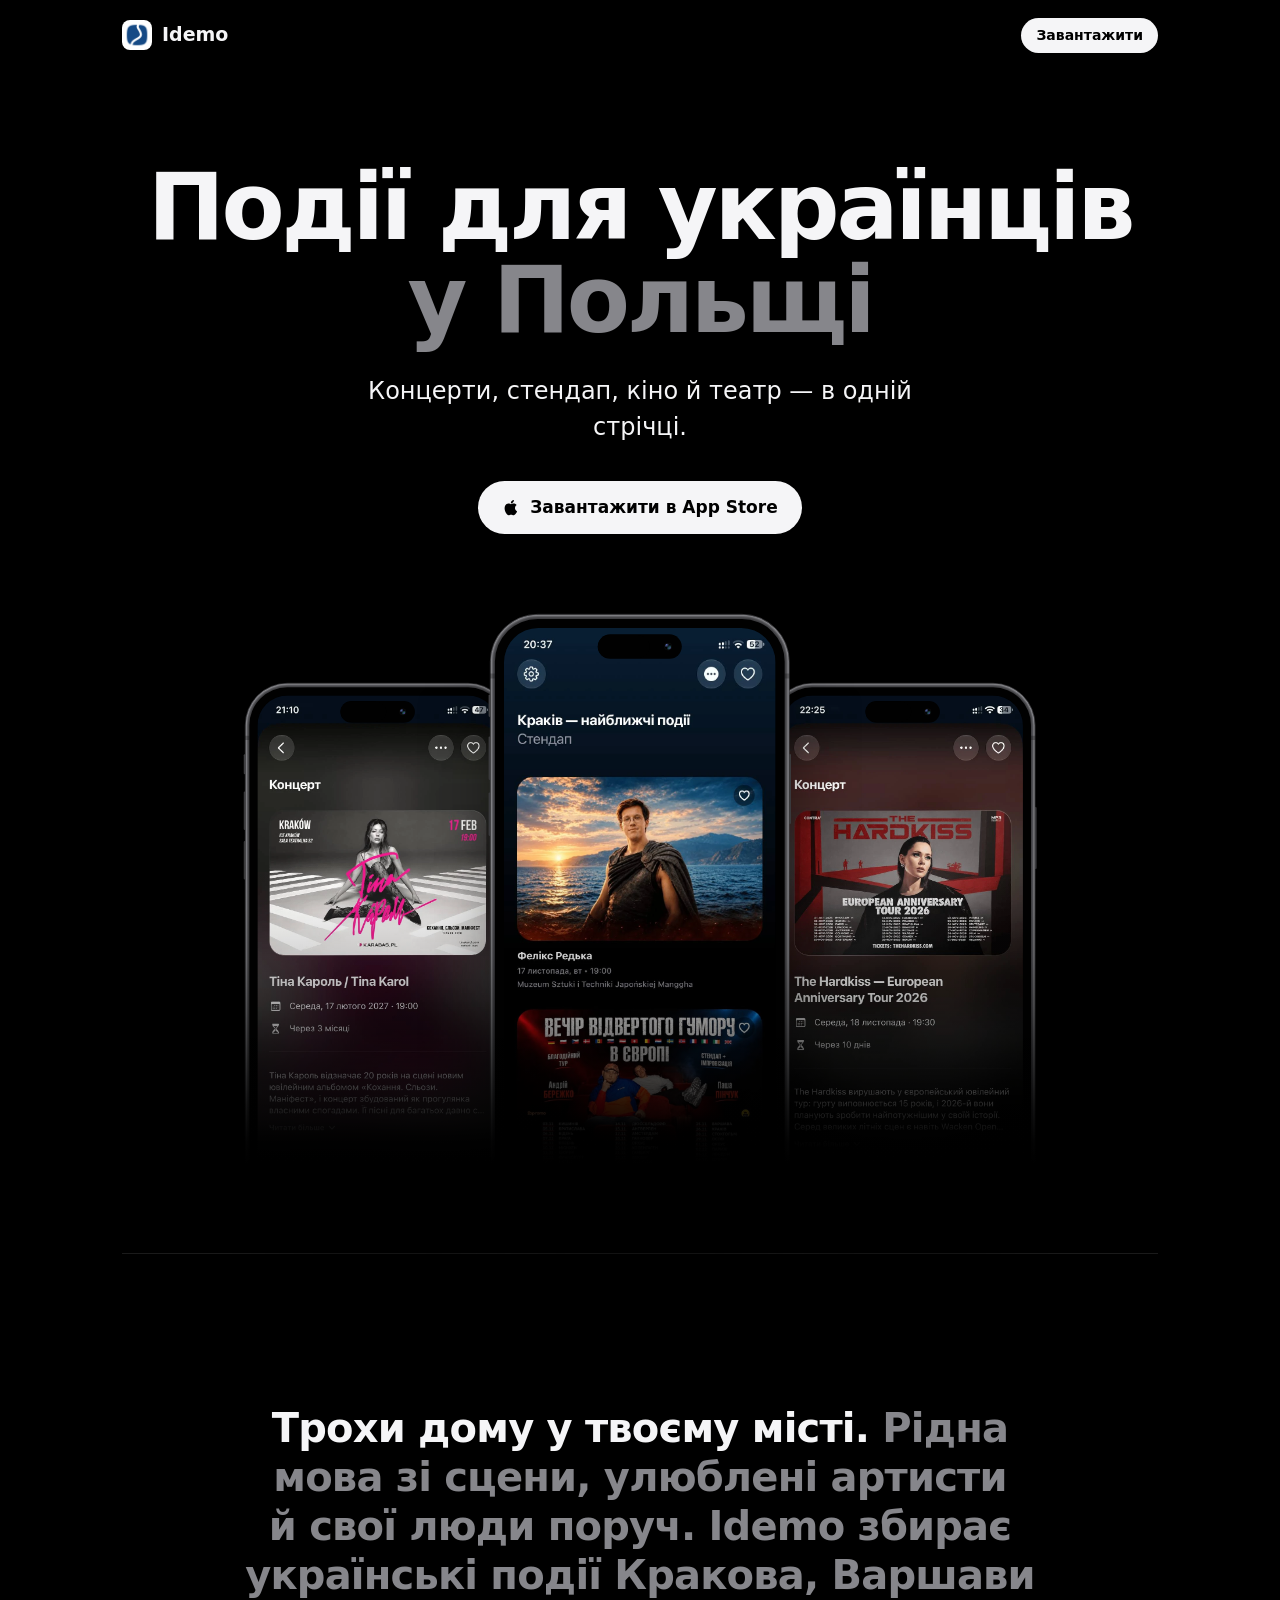
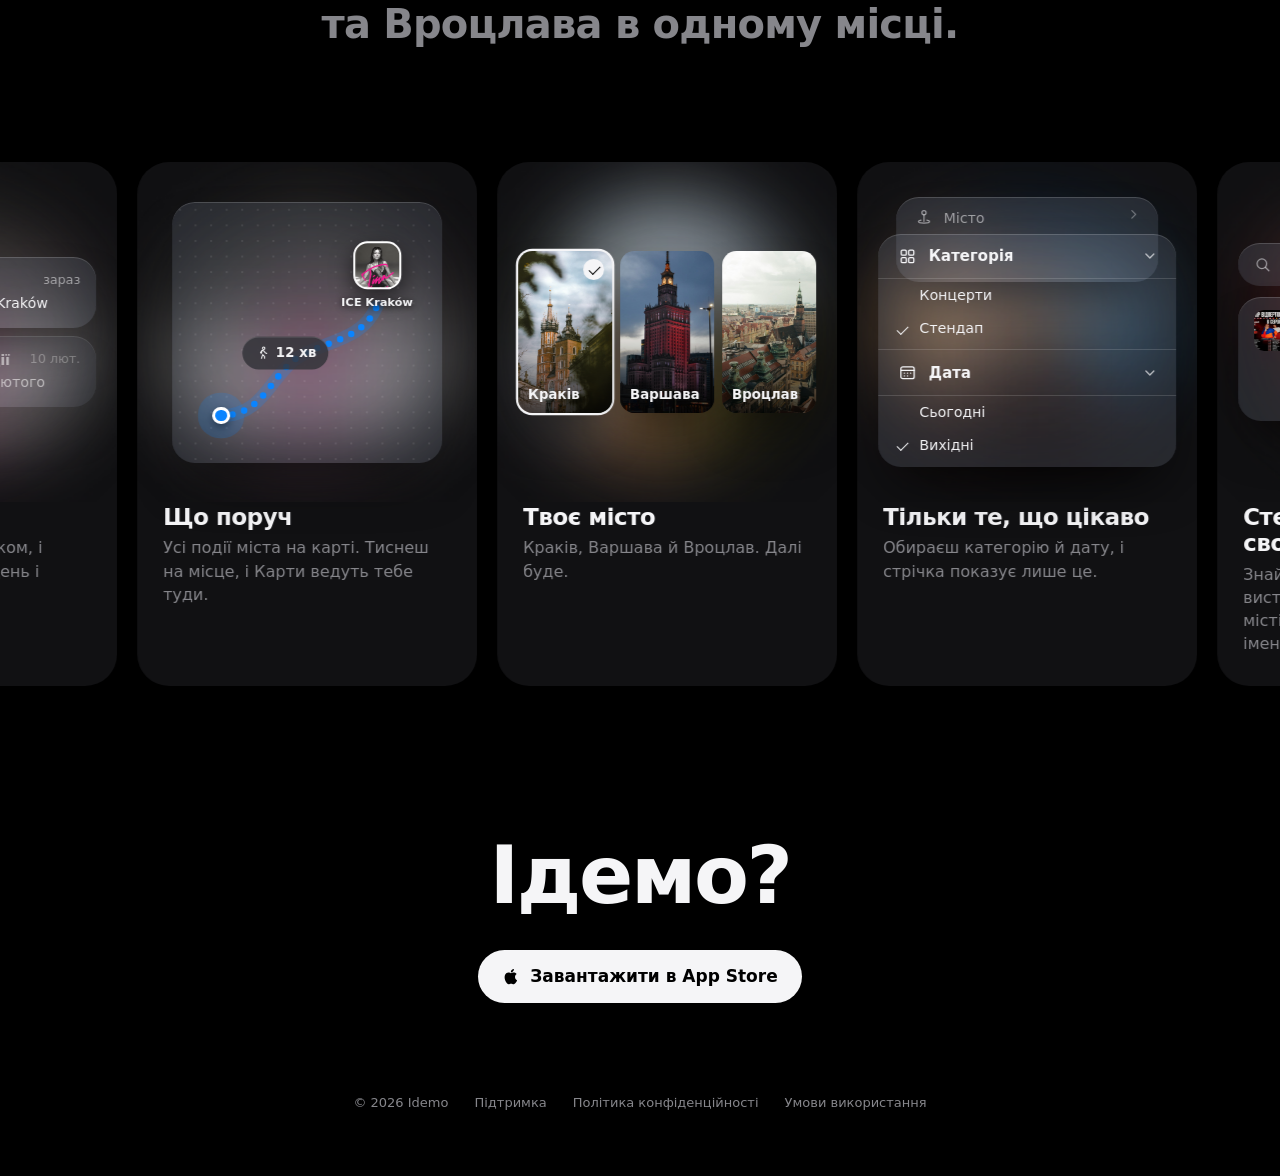
==== index.html @ ce9067b9 "Світло за ілюстраціями — готові картинки, картки окремими шарами: плавне гортання на iPhone Co-Autho" ====
<!doctype html>
<html lang="uk">
<script>document.documentElement.classList.add("js")</script>
<head>
<meta charset="utf-8">
<meta name="viewport" content="width=device-width, initial-scale=1, viewport-fit=cover">
<title>Idemo — події для українців у Польщі</title>
<meta name="description" content="Українські концерти, стендап, кіно й театр у Польщі в одній стрічці на iPhone.">
<meta property="og:site_name" content="Idemo">
<meta property="og:title" content="Idemo — події для українців у Польщі">
<meta property="og:description" content="Концерти, стендап, кіно й театр — в одній стрічці.">
<meta property="og:image" content="https://idemoapp.com/icon.png">
<meta name="apple-itunes-app" content="app-id=6831377926">
<meta name="theme-color" content="#000000">
<link rel="icon" href="/favicon.png">
<style>
  /* Чорна сцена, білий текст, другий рядок заголовків сірий. Кольору
     немає, крім самих скріншотів. Шрифт системний: на iPhone це SF. */
  :root {
    color-scheme: dark;
    --bg: #000000;
    --text: #f5f5f7;
    --gray: #86868b;
    --line: rgba(255, 255, 255, .1);
    --surface: #111113;
    --raised: #232326;
    --soft: #c7c7cc;
    --font: -apple-system, BlinkMacSystemFont, "SF Pro Display", "SF Pro Text", system-ui, "Segoe UI", Roboto, sans-serif;
  }
  * { box-sizing: border-box; }
  body {
    margin: 0;
    background: var(--bg);
    color: var(--text);
    font-family: var(--font);
    font-size: 19px;
    line-height: 1.47;
    -webkit-font-smoothing: antialiased;
    overflow-x: hidden;
  }
  a { color: inherit; }
  img { max-width: 100%; }
  h1, h2 { margin: 0; text-wrap: balance; font-weight: 700; letter-spacing: -.03em; }
  h1 span, h2 span { display: block; color: var(--gray); }

  .wrap {
    max-width: 1080px;
    margin: 0 auto;
    padding-left: max(22px, env(safe-area-inset-left, 0px));
    padding-right: max(22px, env(safe-area-inset-right, 0px));
  }

  .nav { display: flex; align-items: center; justify-content: space-between; gap: 12px; padding-block: 18px; }
  .brand { display: flex; align-items: center; gap: 10px; font-weight: 600; font-size: 19px; text-decoration: none; }
  .brand img { width: 30px; height: 30px; border-radius: 8px; }
  .pill { background: var(--text); color: #000; border-radius: 999px; padding: 7px 15px; font-size: 14px; font-weight: 600; text-decoration: none; white-space: nowrap; }

  .cta { display: inline-flex; align-items: center; gap: 9px; background: var(--text); color: #000; border-radius: 999px; padding: 14px 24px; font-weight: 600; font-size: 17px; text-decoration: none; transition: transform .2s ease; }
  .cta:hover { transform: scale(1.03); }
  .cta svg { width: 19px; height: 19px; flex: none; }
  a:focus-visible { outline: 2px solid var(--text); outline-offset: 4px; }

  /* ---------- iPhone ----------
     Рамка iPhone 14 Pro з бібліотеки Devices.css v0.2.0 (MIT License,
     github.com/picturepan2/devices.css), у кольорі графіт. Бібліотека
     малює телефон 428×868 точок; тут він масштабується через --s, а
     обгортка .phone займає рівно стільки місця, скільки видно. */
  .phone { --s: .62; position: relative; width: calc(428px * var(--s)); height: calc(868px * var(--s)); flex: none; }
  .device { position: absolute; top: 0; left: 0; width: 428px; height: 868px; transform: scale(var(--s)); transform-origin: 0 0; }
  .device, .device * , .device *::before, .device *::after { box-sizing: border-box; display: block; }
  .device-frame {
    position: relative; z-index: 1;
    width: 428px; height: 868px; padding: 19px;
    background: #010101;
    border: 1px solid #4a4a4d;
    border-radius: 68px;
    box-shadow: inset 0 0 4px 2px #a1a1a6, inset 0 0 0 6px #3a3a3d, 0 60px 120px -40px rgba(0, 0, 0, .9);
  }
  .device-screen { width: 390px; height: 830px; border-radius: 49px; object-fit: cover; object-position: top center; background: #000; }
  .device-stripe::after, .device-stripe::before { content: ""; position: absolute; left: 0; z-index: 9; width: 100%; height: 7px; border: solid rgba(1, 1, 1, .25); border-width: 0 7px; }
  .device-stripe::after { top: 85px; }
  .device-stripe::before { bottom: 85px; }
  .device-header { position: absolute; z-index: 2; top: 29px; left: 50%; width: 120px; height: 35px; margin-left: -60px; border-radius: 20px; background: #010101; }
  .device-sensors::after, .device-sensors::before { content: ""; position: absolute; z-index: 3; }
  .device-sensors::after { top: 30px; left: 50%; width: 74px; height: 33px; margin-left: -60px; border-radius: 17px; background: #010101; }
  .device-sensors::before { top: 42px; left: 50%; width: 9px; height: 9px; margin-left: 36px; border-radius: 50%; background: radial-gradient(farthest-corner at 20% 20%, #6074bf 0, transparent 40%), radial-gradient(farthest-corner at 80% 80%, #513785 0, #24555e 20%, transparent 50%); box-shadow: 0 0 1px 1px rgba(255, 255, 255, .05); }
  .device-btns { position: absolute; top: 115px; left: -2px; width: 3px; height: 32px; border-radius: 2px; background: #4a4a4d; }
  .device-btns::after, .device-btns::before { content: ""; position: absolute; left: 0; width: 3px; height: 62px; border-radius: 2px; background: #4a4a4d; }
  .device-btns::after { top: 60px; }
  .device-btns::before { top: 140px; }
  .device-power { position: absolute; top: 200px; right: -2px; width: 3px; height: 100px; border-radius: 2px; background: #4a4a4d; }

  /* ---------- Перший екран ---------- */
  .hero { text-align: center; }
  .hero h1 { font-size: clamp(46px, 8vw, 92px); line-height: 1.02; font-weight: 800; letter-spacing: -.035em; margin-top: 90px; }
  .hero p { color: var(--text); font-size: clamp(19px, 2.2vw, 24px); margin: 26px auto 36px; max-width: 26em; }
  /* Три телефони: посередині стрічка, по боках дві сторінки концертів,
     трохи менші й заховані краєм за середній, низ на одній лінії.
     Розмір усієї трійки задає --k: на компʼютері 1, на вужчих екранах —
     ширина екрана мінус по 12 точок з боків, поділена на ширину трійки
     при --k = 1 (792 точки). Ділити довжину на довжину CSS вміє лише
     через tan(atan2(a, b)) = a / b; старі браузери, що цього не знають,
     беруть запасне .43. */
  .trio { --k: 1; position: relative; display: flex; justify-content: center; align-items: flex-end; margin-top: 80px; }
  /* Низ телефонів тане в чорному, як було з двома телефонами. Проміжні
     точки роблять перехід плавним, без помітної межі, де він починається.
     Повністю чорне вже нижче 84%: там ховаються кнопки «Відвідати». */
  .trio::after { content: ""; position: absolute; left: 0; right: 0; bottom: -1px; height: 60%; z-index: 3; pointer-events: none; background: linear-gradient(rgba(0, 0, 0, 0), rgba(0, 0, 0, .05) 14%, rgba(0, 0, 0, .17) 28%, rgba(0, 0, 0, .37) 42%, rgba(0, 0, 0, .62) 56%, rgba(0, 0, 0, .84) 68%, rgba(0, 0, 0, .97) 78%, var(--bg) 84%); }
  .trio .phone { --s: calc(.62 * var(--k)); }
  .trio .phone.mid { --s: calc(.7 * var(--k)); position: relative; z-index: 2; margin-inline: calc(-20px * var(--k)); }

  /* Тонка риска між телефонами й текстом, як розділювачі на apple.com:
     у ширину тексту сторінки, не на весь екран. */
  .rule { height: 1px; margin: 32px 0 0; border: 0; background: var(--line); }

  /* Коротко про Idemo перед картками: великий текст, перша думка біла,
     друга сіра, як на сторінках Apple. */
  .intro { padding-block: 150px 110px; }
  .intro p { margin: 0 auto; max-width: 22em; text-align: center; font-size: clamp(26px, 3.6vw, 40px); line-height: 1.22; font-weight: 600; letter-spacing: -.02em; text-wrap: balance; }
  .intro span { color: var(--gray); }

  /* ---------- Картки-ілюстрації ----------
     Пʼять карток в один ряд, що сам повільно пливе вліво, без кінця:
     за пʼятою знову йде перша. Ряд можна тягнути пальцем чи мишею або
     гортати тачпадом, після цього він знову пливе сам. Вертикальний
     свайп лишається за сторінкою (touch-action: pan-y). */
  .rail { overflow: hidden; padding-block: 4px 40px; padding-left: max(22px, env(safe-area-inset-left, 0px), calc((100% - 1036px) / 2)); }
  .track { display: flex; gap: 20px; width: max-content; padding-right: 20px; touch-action: pan-y; cursor: grab; user-select: none; -webkit-user-select: none; will-change: transform; }
  .track.dragging { cursor: grabbing; }
  .track img { -webkit-user-drag: none; }
  /* Кожна картка — окремий шар: iPhone малює її один раз, а далі лише
     пересуває, замість перемальовувати стрічку на кожному кадрі. */
  .card { flex: 0 0 min(340px, 76vw); will-change: transform; background: var(--surface); border-radius: 32px; overflow: hidden; display: flex; flex-direction: column; }
  .card-text { padding: 2px 26px 30px; }
  .card h3 { margin: 0; font-size: 23px; line-height: 1.15; font-weight: 700; letter-spacing: -.022em; text-wrap: balance; }
  .card p { margin: 6px 0 0; color: var(--gray); font-size: 16px; line-height: 1.45; }

  /* ---------- Єдина мова ілюстрацій ----------
     Кожна ілюстрація збудована за одним рецептом:
     1. Сцена — квадрат угорі картки. Усі розміри всередині в em від
        ширини сцени, тож на телефоні вся композиція зменшується разом,
        а не розсипається.
     2. Світло — розмитий постер події, про яку картка, як тло сторінки
        події в самому застосунку. Колір щоразу свій, рецепт той самий.
     3. Матеріал — одне матове скло для всіх панелей: меню, сповіщення,
        пошуку, карти. Ті самі заокруглення й та сама тінь. Скло без
        backdrop-filter: під ним і так лише розмите світло, а живе
        розмиття на кожному кадрі робило гортання на iPhone ривками.
     4. Акцент — білий. Синій лише там, де він означає «ти» на карті. */
  .art {
    --glass-bg: rgba(120, 128, 145, .22);
    --glass-edge: inset 0 1px 0 rgba(255, 255, 255, .16);
    --lift: 0 1.9em 3.8em -1.5em rgba(0, 0, 0, .85);
    --r: 1.6em;
    --r-sm: 1em;
    --dim: rgba(245, 245, 247, .55);
    position: relative; isolation: isolate;
    aspect-ratio: 1 / 1; max-width: 100%;
    container-type: inline-size;
    display: grid; place-items: center;
  }
  .scene { font-size: calc(100cqw / 24); width: 21em; position: relative; }
  /* Світло — готова картинка, розмита заздалегідь (img/glow-*.webp,
     256×256 з прозорими краями). Розмивати на льоту filter: blur на
     iPhone надто повільно: ряд карток смикався, а нові картки не
     встигали домалюватись і на їхньому місці було порожньо. */
  .art::before {
    content: ""; position: absolute; inset: 0; z-index: -1;
    background: var(--glow) center / 100% 100% no-repeat;
    opacity: .7;
  }
  .glass {
    background: var(--glass-bg);
    box-shadow: var(--glass-edge), var(--lift);
    border-radius: var(--r);
  }
  .ic { width: 1.25em; height: 1.25em; stroke: currentColor; fill: none; stroke-width: 1.7; stroke-linecap: round; stroke-linejoin: round; flex: none; }
  .ic.chev { width: .9em; height: .9em; stroke-width: 2.4; opacity: .7; margin-left: auto; }
  /* Галочка обраного — однакова в меню й на місті. */
  .check { position: relative; }
  .check::before { content: ""; position: absolute; width: .7em; height: .36em; border: solid currentColor; border-width: 0 0 .13em .13em; transform: rotate(-45deg); }

  /* 1. Місто: ті самі фото-картки, що у вступі застосунку. */
  .cities { display: grid; grid-template-columns: repeat(3, 1fr); gap: .6em; }
  .city { position: relative; aspect-ratio: 3 / 5.2; border-radius: var(--r-sm); overflow: hidden; background: var(--raised) center / cover no-repeat; box-shadow: var(--lift); }
  .city::after { content: ""; position: absolute; inset: 0; background: linear-gradient(180deg, transparent 45%, rgba(0, 0, 0, .75)); }
  .city span { position: absolute; z-index: 1; left: .7em; bottom: .65em; font-weight: 600; font-size: .95em; }
  .city.on { box-shadow: 0 0 0 .16em var(--text), var(--lift); }
  .city.on i { position: absolute; z-index: 1; top: .55em; right: .55em; width: 1.5em; height: 1.5em; border-radius: 50%; background: var(--text); color: #000; }
  .city.on i::before { left: .42em; top: .5em; }

  /* 2. Категорія й дата: скляне меню, як у застосунку. Позаду визирає
     батьківське меню з «Містом». */
  .menu-wrap { padding-top: 2.6em; position: relative; }
  .menu-back { position: absolute; top: 0; left: 6%; right: 6%; height: 6em; padding: .8em 1.3em; display: flex; align-items: flex-start; gap: .8em; color: var(--dim); }
  .menu { position: relative; padding-bottom: .4em; }
  .menu-head { display: flex; align-items: center; gap: .8em; padding: .75em 1.3em; font-weight: 600; font-size: 1.06em; }
  .menu-head + .menu-item { border-top: .5px solid rgba(255, 255, 255, .14); }
  .menu-item + .menu-head { border-top: .5px solid rgba(255, 255, 255, .14); margin-top: .3em; }
  .menu-item { padding: .42em 1.3em .42em 2.9em; }
  .menu-item.check::before { left: 1.3em; top: .95em; }

  /* 3. Пошук: рядок пошуку з іменем, набраним із помилкою, і нижче
     знахідки в різних містах. Збіг підсвічено білим, як у пошуку iOS. */
  .search { display: flex; align-items: center; gap: .6em; height: 3em; padding: 0 1.1em; border-radius: 999px; }
  .search .ic { color: var(--dim); }
  .caret { width: 2px; height: 1.2em; margin-left: -.45em; background: #0a84ff; border-radius: 1px; animation: blink 1.1s steps(1) infinite; }
  @keyframes blink { 50% { opacity: 0; } }
  .results { margin-top: .8em; padding: .35em 0; }
  .result { display: grid; grid-template-columns: 2.9em 1fr; gap: .8em; align-items: center; padding: .55em 1.1em; }
  .result + .result { border-top: .5px solid rgba(255, 255, 255, .14); margin-left: 4.8em; padding-left: 0; grid-template-columns: 1fr; }
  .result + .result .thumb { display: none; }
  .thumb { width: 2.9em; height: 2.9em; border-radius: .7em; background: url(/img/feed-standup.webp) 50% 88.4% / 173.6% auto no-repeat; }
  .result b { font-weight: 600; }
  .result .hit { color: var(--dim); }
  .result small { display: block; font-size: .875em; color: var(--dim); margin-top: .1em; }

  /* 4. Нагадування: два банери, як на заблокованому екрані, — свіже
     «напередодні» і давніше «за тиждень». */
  .note { display: grid; grid-template-columns: 2.9em 1fr; gap: .8em; align-items: center; padding: 1em 1.1em; }
  .note img { width: 2.9em; height: 2.9em; border-radius: .7em; display: block; }
  .note-top { display: flex; justify-content: space-between; gap: .5em; font-size: .9em; color: var(--dim); }
  .note-top b { color: var(--text); font-weight: 600; font-size: 1.1em; }
  .note-body { margin-top: .1em; }
  .notes { display: grid; gap: .6em; }
  /* Старіше сповіщення трохи притухле, як у списку на заблокованому екрані. */
  .note.old { opacity: .6; }

  /* 5. Маршрут, як у Картах: синя крапка — ти, пунктир пішого шляху,
     на кінці постер події міткою, посередині час дороги. Карта — та
     сама скляна панель, лише з тихою сіткою крапок замість вулиць. */
  .route { width: 19em; position: relative; aspect-ratio: 330 / 320; overflow: hidden; background-image: radial-gradient(rgba(255, 255, 255, .09) 1px, transparent 1.4px); background-size: 1.1em 1.1em; }
  .route > svg { position: absolute; inset: 0; width: 100%; height: 100%; }
  .me { position: absolute; left: 18%; top: 82%; width: 1.25em; height: 1.25em; margin: -.625em 0 0 -.625em; border-radius: 50%; background: #0a84ff; border: .22em solid #fff; box-shadow: 0 0 0 1em rgba(10, 132, 255, .18), 0 .25em .6em rgba(0, 0, 0, .5); }
  .dest { position: absolute; left: 76%; top: 42%; transform: translate(-50%, -100%); display: flex; flex-direction: column; align-items: center; gap: .35em; }
  .dest .poster { width: 3.4em; height: 3.4em; border-radius: var(--r-sm); border: .19em solid #fff; background: url(/img/event.webp) no-repeat; background-size: calc(100% * 828 / 300) auto; background-position: 50% 26.8%; box-shadow: 0 .6em 1.5em rgba(0, 0, 0, .6); }
  .dest small { font-size: .8em; font-weight: 600; text-shadow: 0 1px 6px rgba(0, 0, 0, .8); white-space: nowrap; }
  .eta { position: absolute; left: 42%; top: 58%; transform: translate(-50%, -50%); display: inline-flex; align-items: center; gap: .45em; padding: .5em .9em; border-radius: 999px; font-size: .95em; font-weight: 600; white-space: nowrap; }
  /* Капсула лежить на склі карти, тож скло тут щільніше, щоб читалось. */
  .eta { --glass-bg: rgba(52, 52, 58, .85); }
  .eta .ic { width: 1.1em; height: 1.1em; }

  @media (prefers-reduced-motion: reduce) { .caret { animation: none; } }

  .final { text-align: center; padding-block: 110px 64px; }
  .final h2 { font-size: clamp(46px, 7vw, 80px); line-height: 1; margin-bottom: 34px; font-weight: 800; }
  .foot { display: flex; flex-wrap: wrap; justify-content: center; gap: 10px 26px; margin-top: 90px; color: var(--gray); font-size: 13px; }
  .foot a { color: var(--gray); text-decoration: none; }
  .foot a:hover { color: var(--text); }

  @media (max-width: 860px) {
    .hero h1 { margin-top: 56px; }
    .trio { --k: .43; --k: min(1, tan(atan2(100vw - 24px, 792px))); margin-top: 56px; }
    .intro { padding-block: 90px 70px; }
  }

  /* Ледь помітна поява блоків: при прокрутці вони виринають на 24 точки
     знизу й проявляються. Ховаються лише коли працює скрипт, тож без
     нього все видно одразу. */
  .js .reveal { opacity: 0; transform: translateY(24px); transition: opacity .9s ease, transform .9s cubic-bezier(.2, .7, .2, 1); }
  .js .reveal.in { opacity: 1; transform: none; }
  @media (prefers-reduced-motion: reduce) {
    .cta { transition: none; }
    .js .reveal { transform: none; transition: opacity .6s ease; }
  }
</style>
</head>
<body>

<header class="hero">
  <div class="wrap">
    <nav class="nav">
      <a class="brand" href="/"><img src="/icon.png" alt="">Idemo</a>
      <a class="pill" href="https://apps.apple.com/app/id6831377926">Завантажити</a>
    </nav>
    <h1>Події для українців<span>у Польщі</span></h1>
    <p>Концерти, стендап, кіно й театр — в одній стрічці.</p>
    <a class="cta" href="https://apps.apple.com/app/id6831377926"><svg viewBox="0 0 24 24" fill="currentColor" aria-hidden="true"><path d="M16.4 12.6c0-2.4 2-3.6 2.1-3.7-1.1-1.7-2.9-1.9-3.5-1.9-1.5-.2-2.9.9-3.7.9-.8 0-1.9-.9-3.2-.8-1.6 0-3.2 1-4 2.5-1.7 3-.4 7.4 1.2 9.8.8 1.2 1.8 2.5 3 2.4 1.2 0 1.7-.8 3.2-.8 1.5 0 1.9.8 3.2.8 1.3 0 2.2-1.2 3-2.4.9-1.4 1.3-2.7 1.3-2.8-.1 0-2.6-1-2.6-4zM14 5.4c.7-.8 1.1-1.9 1-3-1 0-2.1.7-2.8 1.5-.6.7-1.2 1.8-1 2.9 1.1.1 2.1-.6 2.8-1.4z"/></svg>Завантажити в App Store</a>
  </div>
  <div class="trio" aria-hidden="true">
    <div class="phone"><div class="device"><div class="device-frame"><img class="device-screen" src="/img/event.webp" alt=""></div><div class="device-stripe"></div><div class="device-header"></div><div class="device-sensors"></div><div class="device-btns"></div><div class="device-power"></div></div></div>
    <div class="phone mid"><div class="device"><div class="device-frame"><img class="device-screen" src="/img/feed-standup.webp" alt=""></div><div class="device-stripe"></div><div class="device-header"></div><div class="device-sensors"></div><div class="device-btns"></div><div class="device-power"></div></div></div>
    <div class="phone"><div class="device"><div class="device-frame"><img class="device-screen" src="/img/event-hardkiss.webp" alt=""></div><div class="device-stripe"></div><div class="device-header"></div><div class="device-sensors"></div><div class="device-btns"></div><div class="device-power"></div></div></div>
  </div>
</header>

<main>

  <div class="wrap"><hr class="rule"></div>

  <section class="intro wrap">
    <p class="reveal">Трохи дому у твоєму місті. <span>Рідна мова зі сцени, улюблені артисти й свої люди поруч. Idemo збирає українські події Кракова, Варшави та Вроцлава в одному місці.</span></p>
  </section>

  <div class="rail reveal">
  <div class="track" id="track">

    <article class="card">
      <div class="art" style="--glow: url(/img/glow-krakow.webp)" aria-hidden="true">
        <div class="scene cities">
          <div class="city on" style="background-image:url(/img/city-krakow.jpg)"><i class="check"></i><span>Краків</span></div>
          <div class="city" style="background-image:url(/img/city-warszawa.jpg)"><span>Варшава</span></div>
          <div class="city" style="background-image:url(/img/city-wroclaw.jpg)"><span>Вроцлав</span></div>
        </div>
      </div>
      <div class="card-text">
        <h3>Твоє місто</h3>
        <p>Краків, Варшава й Вроцлав. Далі буде.</p>
      </div>
    </article>

    <article class="card">
      <div class="art" style="--glow: url(/img/glow-felix.webp)" aria-hidden="true">
        <div class="scene menu-wrap">
          <div class="menu-back glass">
            <svg class="ic" viewBox="0 0 24 24"><circle cx="12" cy="6.5" r="2.8"/><path d="M12 9.3V18"/><path d="M8 16.5c-2.2.4-3.5 1.1-3.5 1.9 0 1.2 3.4 2.1 7.5 2.1s7.5-.9 7.5-2.1c0-.8-1.3-1.5-3.5-1.9"/></svg>
            Місто
            <svg class="ic chev" viewBox="0 0 24 24"><path d="M9 5l7 7-7 7"/></svg>
          </div>
          <div class="menu glass">
            <div class="menu-head">
              <svg class="ic" viewBox="0 0 24 24"><rect x="4" y="4" width="6.5" height="6.5" rx="1.5"/><rect x="13.5" y="4" width="6.5" height="6.5" rx="1.5"/><rect x="4" y="13.5" width="6.5" height="6.5" rx="1.5"/><rect x="13.5" y="13.5" width="6.5" height="6.5" rx="1.5"/></svg>
              Категорія
              <svg class="ic chev" viewBox="0 0 24 24"><path d="M5 9l7 7 7-7"/></svg>
            </div>
            <div class="menu-item">Концерти</div>
            <div class="menu-item check">Стендап</div>
            <div class="menu-head">
              <svg class="ic" viewBox="0 0 24 24"><rect x="3.5" y="5" width="17" height="15" rx="2.5"/><path d="M3.5 9.5h17"/><path d="M8 13h.01M12 13h.01M16 13h.01M8 16.5h.01M12 16.5h.01"/></svg>
              Дата
              <svg class="ic chev" viewBox="0 0 24 24"><path d="M5 9l7 7 7-7"/></svg>
            </div>
            <div class="menu-item">Сьогодні</div>
            <div class="menu-item check">Вихідні</div>
          </div>
        </div>
      </div>
      <div class="card-text">
        <h3>Тільки те, що цікаво</h3>
        <p>Обираєш категорію й дату, і стрічка показує лише це.</p>
      </div>
    </article>

    <article class="card">
      <div class="art" style="--glow: url(/img/glow-berezhko.webp)" aria-hidden="true">
        <div class="scene">
          <div class="search glass">
            <svg class="ic" viewBox="0 0 24 24"><circle cx="10.5" cy="10.5" r="6.5"/><path d="M15.5 15.5L20 20"/></svg>
            пінчук<span class="caret"></span>
          </div>
          <div class="results glass">
            <div class="result">
              <span class="thumb"></span>
              <div><span class="hit">Бережко та </span><b>Пінчук</b><small>Краків · 26 листопада</small></div>
            </div>
            <div class="result">
              <span class="thumb"></span>
              <div><span class="hit">Бережко та </span><b>Пінчук</b><small>Варшава · 25 листопада</small></div>
            </div>
          </div>
        </div>
      </div>
      <div class="card-text">
        <h3>Стеж за своїми артистами</h3>
        <p>Знайди артиста й побач, коли він виступає у твоєму чи сусідньому місті. Навіть якщо помилився в імені.</p>
      </div>
    </article>

    <article class="card">
      <div class="art" style="--glow: url(/img/glow-tina.webp)" aria-hidden="true">
        <div class="scene notes">
          <div class="note glass">
            <img src="/icon.png" alt="">
            <div>
              <div class="note-top"><b>Завтра о 19:00</b><span>зараз</span></div>
              <div class="note-body">Тіна Кароль · ICE Kraków</div>
            </div>
          </div>
          <div class="note old glass">
            <img src="/icon.png" alt="">
            <div>
              <div class="note-top"><b>Тиждень до події</b><span>10 лют.</span></div>
              <div class="note-body">Тіна Кароль · 17 лютого</div>
            </div>
          </div>
        </div>
      </div>
      <div class="card-text">
        <h3>Не пропусти</h3>
        <p>Збережи подію сердечком, і Idemo нагадає за тиждень і напередодні.</p>
      </div>
    </article>

    <article class="card">
      <div class="art" style="--glow: url(/img/glow-tina.webp)" aria-hidden="true">
        <div class="scene route glass">
          <svg viewBox="0 0 330 320" aria-hidden="true">
            <path d="M59 262 C112 262 120 214 152 192 S232 172 251 128" fill="none" stroke="rgba(10,132,255,.22)" stroke-width="16" stroke-linecap="round"/>
            <path d="M59 262 C112 262 120 214 152 192 S232 172 251 128" fill="none" stroke="#0a84ff" stroke-width="8" stroke-linecap="round" stroke-dasharray="0 15"/>
          </svg>
          <span class="me"></span>
          <div class="dest"><span class="poster"></span><small>ICE Kraków</small></div>
          <span class="eta glass"><svg class="ic" viewBox="0 0 24 24"><circle cx="13.5" cy="4.5" r="2"/><path d="M10 21l2-6 3 3v3M8.5 11.5L11 8l3 1 2 3 2.5 1M11 8l-1.5 5.5"/></svg>12 хв</span>
        </div>
      </div>
      <div class="card-text">
        <h3>Що поруч</h3>
        <p>Усі події міста на карті. Тиснеш на місце, і Карти ведуть тебе туди.</p>
      </div>
    </article>

  </div>

  </div>

  <section class="final wrap">
    <div class="reveal">
    <h2>Ідемо?</h2>
    <a class="cta" href="https://apps.apple.com/app/id6831377926"><svg viewBox="0 0 24 24" fill="currentColor" aria-hidden="true"><path d="M16.4 12.6c0-2.4 2-3.6 2.1-3.7-1.1-1.7-2.9-1.9-3.5-1.9-1.5-.2-2.9.9-3.7.9-.8 0-1.9-.9-3.2-.8-1.6 0-3.2 1-4 2.5-1.7 3-.4 7.4 1.2 9.8.8 1.2 1.8 2.5 3 2.4 1.2 0 1.7-.8 3.2-.8 1.5 0 1.9.8 3.2.8 1.3 0 2.2-1.2 3-2.4.9-1.4 1.3-2.7 1.3-2.8-.1 0-2.6-1-2.6-4zM14 5.4c.7-.8 1.1-1.9 1-3-1 0-2.1.7-2.8 1.5-.6.7-1.2 1.8-1 2.9 1.1.1 2.1-.6 2.8-1.4z"/></svg>Завантажити в App Store</a>
    </div>
    <div class="foot">
      <span>© 2026 Idemo</span>
      <a href="/support.html">Підтримка</a>
      <a href="/privacy.html">Політика конфіденційності</a>
      <a href="/terms.html">Умови використання</a>
    </div>
  </section>

</main>

<script>
  // Поява блоків: щойно блок на десяту частину заїхав в екран, він
  // проявляється, і за ним більше не стежимо.
  (function () {
    var els = document.querySelectorAll(".reveal");
    if (!("IntersectionObserver" in window)) {
      els.forEach(function (el) { el.classList.add("in"); });
      return;
    }
    var io = new IntersectionObserver(function (entries) {
      entries.forEach(function (e) {
        if (e.isIntersecting) { e.target.classList.add("in"); io.unobserve(e.target); }
      });
    }, { threshold: 0.1, rootMargin: "0px 0px -6% 0px" });
    els.forEach(function (el) { io.observe(el); });
  })();

  // Нескінченний ряд карток. Пʼять справжніх карток стоять посередині
  // стрічки, а з обох боків — їхні копії, приховані від читалок екрана:
  // один набір ліворуч і стільки праворуч, щоб закрити будь-яку ширину
  // екрана. Позиція завжди тримається в межах одного набору, тож і
  // ліворуч, і праворуч від видимих карток завжди є сусідні, а перескок
  // на набір назад непомітний, бо там ті самі картки.
  //
  // Один цикл кадрів рухає ряд з трьох джерел: власний повільний хід,
  // палець або миша, що тягнуть, і інерція після відпускання. Поки
  // тягнуть, власний хід стоїть, потім за секунду плавно повертається. Тим, хто вимкнув анімації в системі, ряд сам не
  // рухається, але тягнеться.
  (function () {
    var track = document.getElementById("track");
    var rail = track.parentNode;
    var originals = Array.prototype.slice.call(track.children);
    var sets = 1;                 // скільки наборів карток у стрічці
    function copySet(before) {
      var first = track.firstChild;
      originals.forEach(function (card) {
        var copy = card.cloneNode(true);
        copy.setAttribute("aria-hidden", "true");
        if (before) track.insertBefore(copy, first); else track.appendChild(copy);
      });
      sets++;
    }
    copySet(true);

    var SPEED = 0.012;            // власний хід: 12 точок за секунду
    var calm = matchMedia("(prefers-reduced-motion: reduce)");
    var W = 0, x = 0, v = 0;      // ширина набору, позиція, швидкість інерції (точок за мс)
    var auto = 1;
    var drag = null;              // { id, x, y, t, on }

    // Ширина одного набору — пʼять карток із проміжками (відступ праворуч
    // у стрічки дорівнює проміжку, тож вона ділиться рівно). Праворуч
    // докладаємо набори, поки за видимою частиною лишається запас.
    function measure() {
      var phase = W ? (-x - W) / W : 0;
      W = track.scrollWidth / sets;
      while (track.scrollWidth < 2 * W + rail.clientWidth) { copySet(false); }
      x = -W - phase * W;
    }
    function wrap() { if (!W) return; while (x > -W) x -= W; while (x <= -2 * W) x += W; }
    measure();
    addEventListener("resize", measure);


    track.addEventListener("pointerdown", function (e) {
      if (e.pointerType === "mouse" && e.button !== 0) return;
      drag = { id: e.pointerId, x: e.clientX, y: e.clientY, t: e.timeStamp, on: false };
      v = 0;
    });
    track.addEventListener("pointermove", function (e) {
      if (!drag || e.pointerId !== drag.id) return;
      var dx = e.clientX - drag.x;
      if (!drag.on) {
        // Рішення, куди тягнуть, приймаємо після перших кількох точок:
        // вбік — тягнемо ряд, вгору-вниз — це прокрутка сторінки.
        if (Math.abs(dx) < 6 && Math.abs(e.clientY - drag.y) < 6) return;
        if (Math.abs(e.clientY - drag.y) > Math.abs(dx)) { drag = null; return; }
        drag.on = true;
        track.setPointerCapture(e.pointerId);
        track.classList.add("dragging");
      }
      var dt = Math.max(1, e.timeStamp - drag.t);
      x += dx;
      v = 0.8 * (dx / dt) + 0.2 * v;
      drag.x = e.clientX; drag.y = e.clientY; drag.t = e.timeStamp;
      wrap();
    });
    function release(e) {
      if (!drag || e.pointerId !== drag.id) return;
      // Якщо палець зупинився перед відпусканням, інерції немає.
      if (e.timeStamp - drag.t > 80) v = 0;
      drag = null;
      track.classList.remove("dragging");
    }
    track.addEventListener("pointerup", release);
    track.addEventListener("pointercancel", release);

    // Тачпад і колесо з горизонтальним зсувом гортають ряд, вертикальне
    // колесо лишається сторінці.
    rail.addEventListener("wheel", function (e) {
      if (Math.abs(e.deltaX) <= Math.abs(e.deltaY)) return;
      e.preventDefault();
      x -= e.deltaX; v = 0; auto = 0;
      wrap();
    }, { passive: false });

    var last = performance.now();
    function frame(now) {
      var dt = Math.min(64, now - last);
      last = now;
      var held = drag && drag.on;
      auto = held ? 0 : Math.min(1, auto + dt / 1000);
      if (!drag || !drag.on) {
        x += v * dt;
        v *= Math.pow(0.95, dt / 16);
        if (Math.abs(v) < 0.001) v = 0;
        if (!calm.matches) x -= SPEED * auto * dt;
      }
      wrap();
      track.style.transform = "translate3d(" + x + "px,0,0)";
      requestAnimationFrame(frame);
    }
    requestAnimationFrame(frame);
  })();
</script>

</body>
</html>
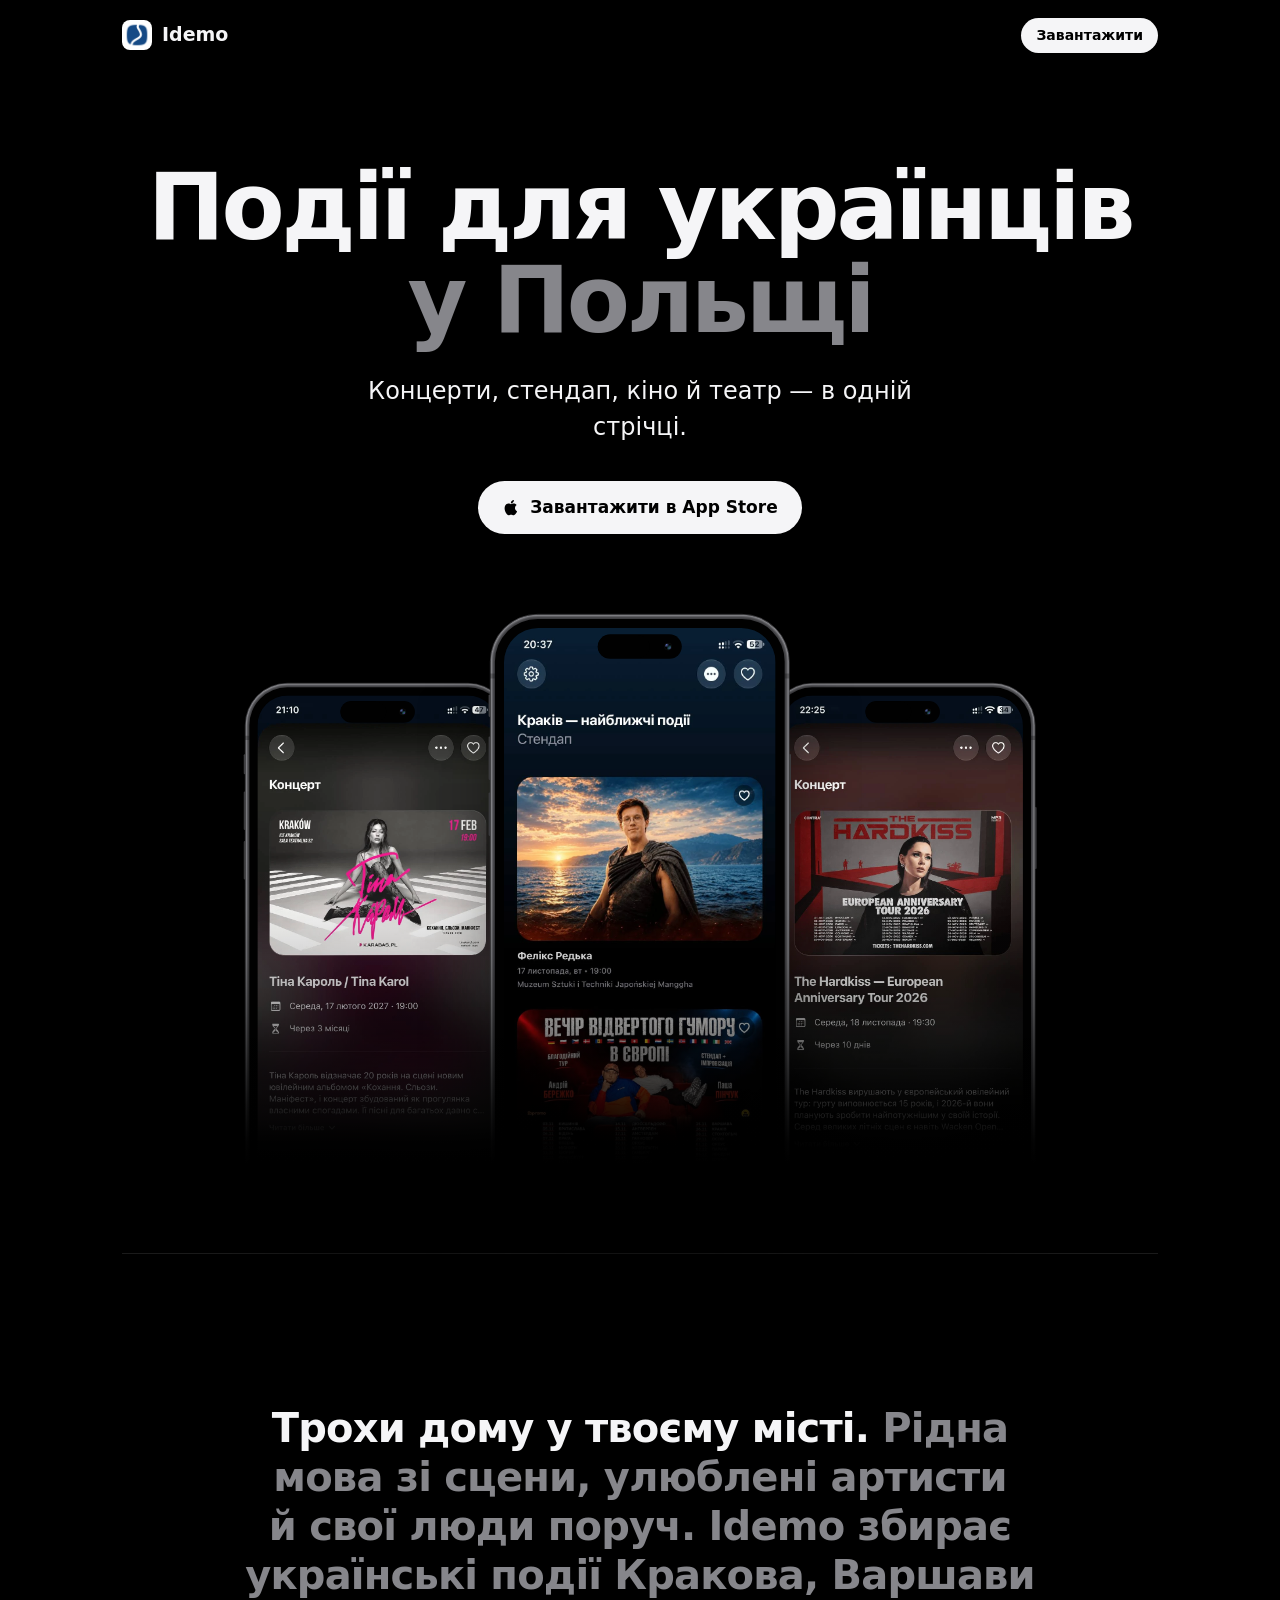
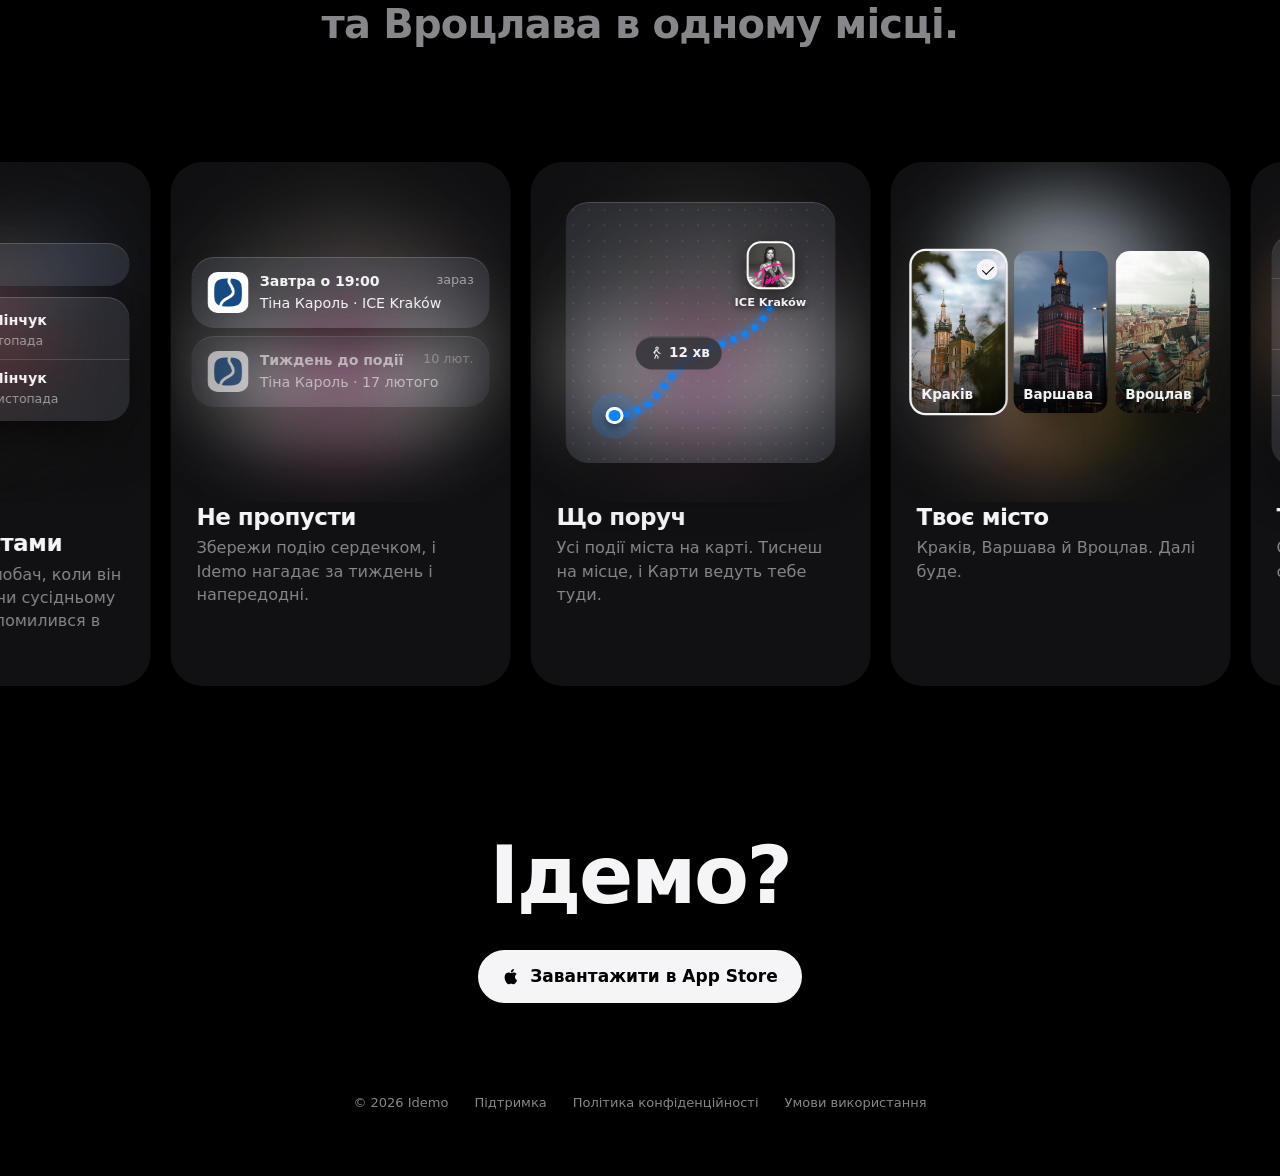
==== commit f30f85e3: "Ряд карток на рідній прокрутці: плавно під пальцем, без порожнеч, і в енергозбереженні Co-Authored-B" ====
--- a/index.html
+++ b/index.html
@@ -121,16 +121,21 @@
 
   /* ---------- Картки-ілюстрації ----------
      Пʼять карток в один ряд, що сам повільно пливе вліво, без кінця:
-     за пʼятою знову йде перша. Ряд можна тягнути пальцем чи мишею або
-     гортати тачпадом, після цього він знову пливе сам. Вертикальний
-     свайп лишається за сторінкою (touch-action: pan-y). */
-  .rail { overflow: hidden; padding-block: 4px 40px; padding-left: max(22px, env(safe-area-inset-left, 0px), calc((100% - 1036px) / 2)); }
-  .track { display: flex; gap: 20px; width: max-content; padding-right: 20px; touch-action: pan-y; cursor: grab; user-select: none; -webkit-user-select: none; will-change: transform; }
+     за пʼятою знову йде перша. Ряд — звичайна горизонтальна прокрутка:
+     під пальцем і тачпадом його гортає сам браузер, з рідною інерцією,
+     плавно навіть у режимі енергозбереження iPhone, і заздалегідь
+     домальовує картки, що підʼїжджають. Скрипт лише повільно зсуває
+     прокрутку, коли її ніхто не чіпає, і непомітно перескакує на
+     такий самий набір карток, щоб ряд не мав кінця. Смуга прокрутки
+     схована. */
+  .rail { overflow-x: auto; overflow-y: hidden; overscroll-behavior-x: contain; scrollbar-width: none; padding-block: 4px 40px; padding-left: max(22px, env(safe-area-inset-left, 0px), calc((100% - 1036px) / 2)); }
+  .rail::-webkit-scrollbar { display: none; }
+  /* will-change тут для дробового зсуву, меншого за точку: решту руху
+     бере прокрутка. */
+  .track { display: flex; gap: 20px; width: max-content; padding-right: 20px; cursor: grab; user-select: none; -webkit-user-select: none; will-change: transform; }
   .track.dragging { cursor: grabbing; }
   .track img { -webkit-user-drag: none; }
-  /* Кожна картка — окремий шар: iPhone малює її один раз, а далі лише
-     пересуває, замість перемальовувати стрічку на кожному кадрі. */
-  .card { flex: 0 0 min(340px, 76vw); will-change: transform; background: var(--surface); border-radius: 32px; overflow: hidden; display: flex; flex-direction: column; }
+  .card { flex: 0 0 min(340px, 76vw); background: var(--surface); border-radius: 32px; overflow: hidden; display: flex; flex-direction: column; }
   .card-text { padding: 2px 26px 30px; }
   .card h3 { margin: 0; font-size: 23px; line-height: 1.15; font-weight: 700; letter-spacing: -.022em; text-wrap: balance; }
   .card p { margin: 6px 0 0; color: var(--gray); font-size: 16px; line-height: 1.45; }
@@ -445,22 +450,25 @@
     els.forEach(function (el) { io.observe(el); });
   })();
 
-  // Нескінченний ряд карток. Пʼять справжніх карток стоять посередині
-  // стрічки, а з обох боків — їхні копії, приховані від читалок екрана:
-  // один набір ліворуч і стільки праворуч, щоб закрити будь-яку ширину
-  // екрана. Позиція завжди тримається в межах одного набору, тож і
-  // ліворуч, і праворуч від видимих карток завжди є сусідні, а перескок
-  // на набір назад непомітний, бо там ті самі картки.
+  // Нескінченний ряд карток на звичайній горизонтальній прокрутці.
   //
-  // Один цикл кадрів рухає ряд з трьох джерел: власний повільний хід,
-  // палець або миша, що тягнуть, і інерція після відпускання. Поки
-  // тягнуть, власний хід стоїть, потім за секунду плавно повертається. Тим, хто вимкнув анімації в системі, ряд сам не
-  // рухається, але тягнеться.
+  // Пʼять справжніх карток стоять посередині, з обох боків — їхні копії,
+  // приховані від читалок екрана: два набори ліворуч і стільки праворуч,
+  // щоб навіть сильний змах пальцем не доїхав до краю. Коли ряд ніхто не
+  // чіпає, позиція прокрутки повертається в межі середнього набору
+  // стрибком рівно на один набір — там ті самі картки, тож стрибка не видно.
+  //
+  // Власний хід — 12 точок за секунду. Прокрутка вміє лише цілі точки,
+  // тому дробова частина зсуву йде в transform стрічки (менше точки), і
+  // рух лишається плавним. Пальцем, тачпадом і колесом ряд гортає сам
+  // браузер; мишею — скрипт, з інерцією. Поки людина гортає і ще чверть
+  // секунди після, власний хід стоїть, потім за секунду плавно рушає.
+  // Тим, хто вимкнув анімації в системі, ряд сам не рухається.
   (function () {
     var track = document.getElementById("track");
     var rail = track.parentNode;
     var originals = Array.prototype.slice.call(track.children);
-    var sets = 1;                 // скільки наборів карток у стрічці
+    var sets = 1;
     function copySet(before) {
       var first = track.firstChild;
       originals.forEach(function (card) {
@@ -470,84 +478,98 @@
       });
       sets++;
     }
-    copySet(true);
-
-    var SPEED = 0.012;            // власний хід: 12 точок за секунду
+    copySet(true); copySet(true);
+
+    var SPEED = 0.012;              // точок за мс
     var calm = matchMedia("(prefers-reduced-motion: reduce)");
-    var W = 0, x = 0, v = 0;      // ширина набору, позиція, швидкість інерції (точок за мс)
-    var auto = 1;
-    var drag = null;              // { id, x, y, t, on }
-
-    // Ширина одного набору — пʼять карток із проміжками (відступ праворуч
-    // у стрічки дорівнює проміжку, тож вона ділиться рівно). Праворуч
-    // докладаємо набори, поки за видимою частиною лишається запас.
+    var W = 0;                      // ширина набору карток
+    var pos = 0;                    // бажана позиція прокрутки, з дробом
+    var whole = NaN;                // ціла позиція, яку скрипт записав останньою
+    var written = -1;               // що після цього показує scrollLeft
+    var shift = 0;                  // дробовий зсув стрічки через transform
+    var auto = 1, v = 0;            // розгін власного ходу; інерція миші
+    var touching = false, quietUntil = 0, mouse = null;
+
+    function setShift(f) {
+      if (Math.abs(f - shift) < 0.01) return;
+      shift = f;
+      track.style.transform = f ? "translate3d(" + (-f) + "px,0,0)" : "";
+    }
+    // На екранах з дробовими точками scrollLeft може повернути не рівно
+    // те, що записали, тому порівнюємо з тим, що записали, а зсув рахуємо
+    // від того, що повернулось.
+    function write() {
+      var w = Math.floor(pos);
+      if (w !== whole) { whole = w; rail.scrollLeft = w; written = rail.scrollLeft; }
+      setShift(pos - written);
+    }
+    // Людина зсунула прокрутку: беремо її позицію за свою.
+    function takeOver() { hold(); written = rail.scrollLeft; whole = NaN; pos = written; setShift(0); }
+    function wrap() { while (pos < 1.5 * W) pos += W; while (pos >= 2.5 * W) pos -= W; }
     function measure() {
-      var phase = W ? (-x - W) / W : 0;
+      var phase = W ? (pos - 2 * W) / W : 0;
       W = track.scrollWidth / sets;
-      while (track.scrollWidth < 2 * W + rail.clientWidth) { copySet(false); }
-      x = -W - phase * W;
-    }
-    function wrap() { if (!W) return; while (x > -W) x -= W; while (x <= -2 * W) x += W; }
+      while (track.scrollWidth < 4 * W + rail.clientWidth) { copySet(false); }
+      pos = 2 * W + phase * W;
+      wrap(); write();
+    }
     measure();
     addEventListener("resize", measure);
 
-
+    // Будь-яка прокрутка, якої не робив скрипт, — це людина (палець,
+    // інерція після нього, тачпад): зупиняємо власний хід.
+    function hold() { quietUntil = performance.now() + 250; }
+    rail.addEventListener("scroll", function () {
+      if (Math.abs(rail.scrollLeft - written) > 1) takeOver();
+    }, { passive: true });
+    rail.addEventListener("touchstart", function () { touching = true; setShift(0); pos = written; }, { passive: true });
+    function untouch() { touching = false; hold(); }
+    rail.addEventListener("touchend", untouch, { passive: true });
+    rail.addEventListener("touchcancel", untouch, { passive: true });
+
+    // Миша: тягнемо прокрутку самі, після відпускання — інерція.
     track.addEventListener("pointerdown", function (e) {
-      if (e.pointerType === "mouse" && e.button !== 0) return;
-      drag = { id: e.pointerId, x: e.clientX, y: e.clientY, t: e.timeStamp, on: false };
+      if (e.pointerType !== "mouse" || e.button !== 0) return;
+      mouse = { x: e.clientX, t: e.timeStamp };
       v = 0;
+      track.setPointerCapture(e.pointerId);
+      track.classList.add("dragging");
     });
     track.addEventListener("pointermove", function (e) {
-      if (!drag || e.pointerId !== drag.id) return;
-      var dx = e.clientX - drag.x;
-      if (!drag.on) {
-        // Рішення, куди тягнуть, приймаємо після перших кількох точок:
-        // вбік — тягнемо ряд, вгору-вниз — це прокрутка сторінки.
-        if (Math.abs(dx) < 6 && Math.abs(e.clientY - drag.y) < 6) return;
-        if (Math.abs(e.clientY - drag.y) > Math.abs(dx)) { drag = null; return; }
-        drag.on = true;
-        track.setPointerCapture(e.pointerId);
-        track.classList.add("dragging");
-      }
-      var dt = Math.max(1, e.timeStamp - drag.t);
-      x += dx;
-      v = 0.8 * (dx / dt) + 0.2 * v;
-      drag.x = e.clientX; drag.y = e.clientY; drag.t = e.timeStamp;
-      wrap();
+      if (!mouse) return;
+      var dx = e.clientX - mouse.x, dt = Math.max(1, e.timeStamp - mouse.t);
+      pos -= dx; v = 0.8 * (dx / dt) + 0.2 * v;
+      whole = NaN;
+      mouse.x = e.clientX; mouse.t = e.timeStamp;
+      wrap(); write(); hold();
     });
     function release(e) {
-      if (!drag || e.pointerId !== drag.id) return;
-      // Якщо палець зупинився перед відпусканням, інерції немає.
-      if (e.timeStamp - drag.t > 80) v = 0;
-      drag = null;
+      if (!mouse) return;
+      if (e.timeStamp - mouse.t > 80) v = 0;
+      mouse = null;
       track.classList.remove("dragging");
     }
     track.addEventListener("pointerup", release);
     track.addEventListener("pointercancel", release);
-
-    // Тачпад і колесо з горизонтальним зсувом гортають ряд, вертикальне
-    // колесо лишається сторінці.
-    rail.addEventListener("wheel", function (e) {
-      if (Math.abs(e.deltaX) <= Math.abs(e.deltaY)) return;
-      e.preventDefault();
-      x -= e.deltaX; v = 0; auto = 0;
-      wrap();
-    }, { passive: false });
 
     var last = performance.now();
     function frame(now) {
       var dt = Math.min(64, now - last);
       last = now;
-      var held = drag && drag.on;
-      auto = held ? 0 : Math.min(1, auto + dt / 1000);
-      if (!drag || !drag.on) {
-        x += v * dt;
-        v *= Math.pow(0.95, dt / 16);
-        if (Math.abs(v) < 0.001) v = 0;
-        if (!calm.matches) x -= SPEED * auto * dt;
+      // Подія scroll може запізнитись на кадр — перевіряємо й тут.
+      if (!mouse && Math.abs(rail.scrollLeft - written) > 1) takeOver();
+      if (touching || mouse || now < quietUntil) {
+        auto = 0;
+      } else {
+        auto = Math.min(1, auto + dt / 1000);
+        if (v) {
+          pos -= v * dt;
+          v *= Math.pow(0.95, dt / 16);
+          if (Math.abs(v) < 0.001) v = 0;
+        }
+        if (!calm.matches) pos += SPEED * auto * dt;
+        wrap(); write();
       }
-      wrap();
-      track.style.transform = "translate3d(" + x + "px,0,0)";
       requestAnimationFrame(frame);
     }
     requestAnimationFrame(frame);
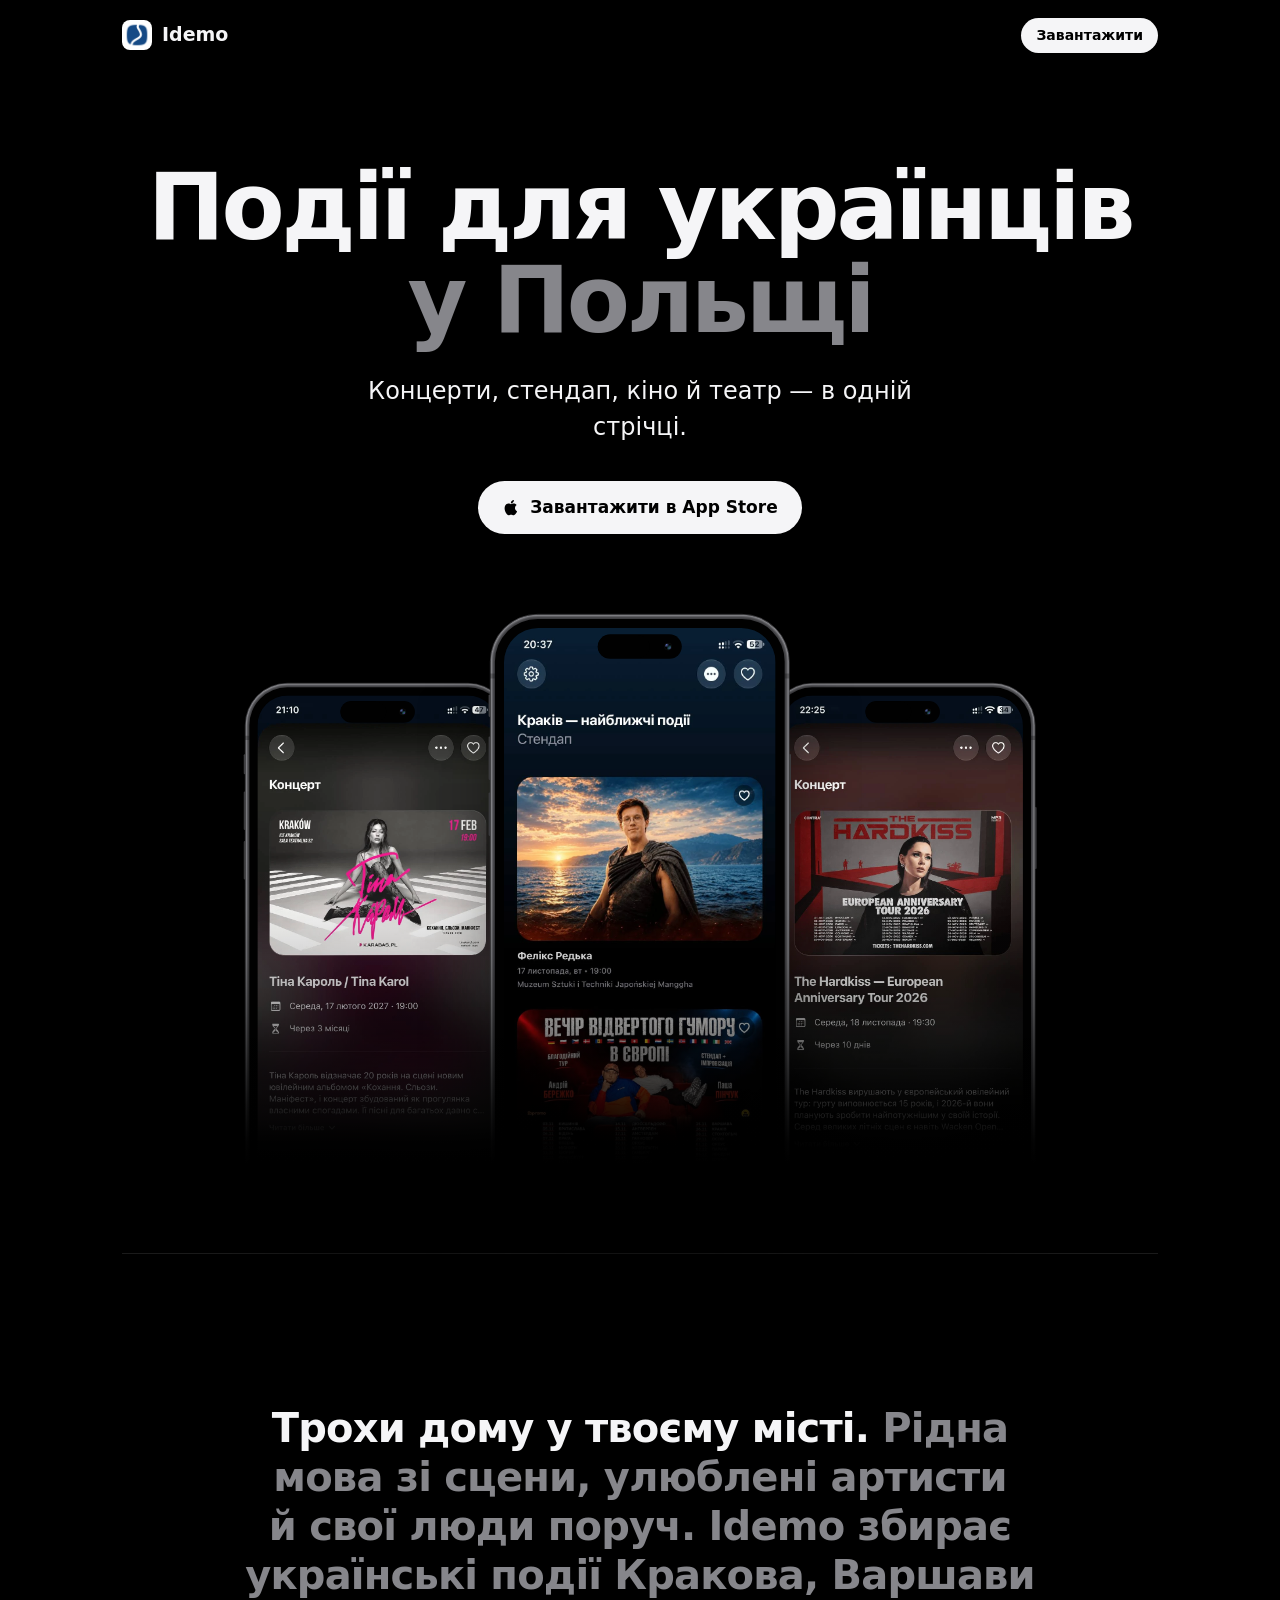
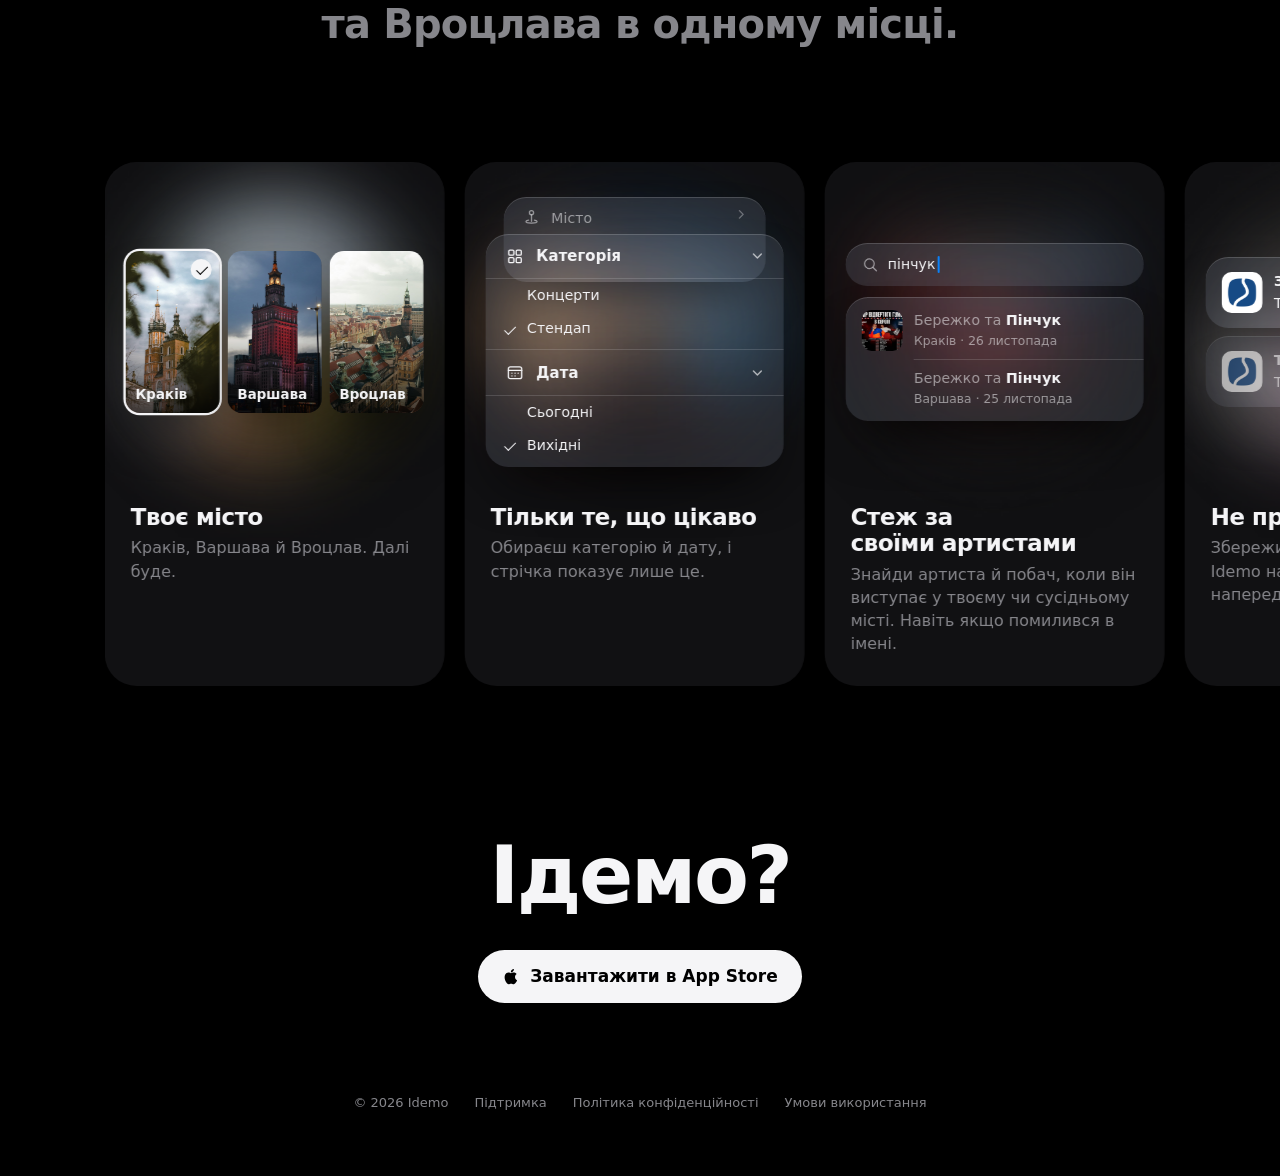
==== commit c5d72660: "Ряд карток туди-назад у своїх межах; світло за ілюстраціями без чіткої межі Co-Authored-By: Claude O" ====
--- a/index.html
+++ b/index.html
@@ -120,23 +120,23 @@
   .intro span { color: var(--gray); }
 
   /* ---------- Картки-ілюстрації ----------
-     Пʼять карток в один ряд, що сам повільно пливе вліво, без кінця:
-     за пʼятою знову йде перша. Ряд — звичайна горизонтальна прокрутка:
-     під пальцем і тачпадом його гортає сам браузер, з рідною інерцією,
-     плавно навіть у режимі енергозбереження iPhone, і заздалегідь
-     домальовує картки, що підʼїжджають. Скрипт лише повільно зсуває
-     прокрутку, коли її ніхто не чіпає, і непомітно перескакує на
-     такий самий набір карток, щоб ряд не мав кінця. Смуга прокрутки
-     схована. */
+     Пʼять карток в один ряд — звичайна горизонтальна прокрутка з
+     краями. Сам ряд повільно пливе до останньої картки, там плавно
+     сповільнюється й пливе назад до першої, і так по колу. Пальцем і
+     тачпадом його гортає сам браузер, з рідною інерцією. Скрипт лише
+     зсуває прокрутку, коли її ніхто не чіпає. Смуга прокрутки схована. */
   .rail { overflow-x: auto; overflow-y: hidden; overscroll-behavior-x: contain; scrollbar-width: none; padding-block: 4px 40px; padding-left: max(22px, env(safe-area-inset-left, 0px), calc((100% - 1036px) / 2)); }
   .rail::-webkit-scrollbar { display: none; }
-  /* will-change тут для дробового зсуву, меншого за точку: решту руху
-     бере прокрутка. */
-  .track { display: flex; gap: 20px; width: max-content; padding-right: 20px; cursor: grab; user-select: none; -webkit-user-select: none; will-change: transform; }
+  /* Відступ після останньої картки такий самий, як перед першою; його
+     ставить скрипт (--end), бо відсотки тут рахуються від іншої ширини.
+     will-change — для дробового зсуву, меншого за точку. */
+  .track { display: flex; gap: 20px; width: max-content; padding-right: var(--end, 22px); cursor: grab; user-select: none; -webkit-user-select: none; will-change: transform; }
   .track.dragging { cursor: grabbing; }
   .track img { -webkit-user-drag: none; }
   .card { flex: 0 0 min(340px, 76vw); background: var(--surface); border-radius: 32px; overflow: hidden; display: flex; flex-direction: column; }
-  .card-text { padding: 2px 26px 30px; }
+  /* position: relative — щоб текст лежав над світлом ілюстрації, яке
+     заходить під нього. */
+  .card-text { position: relative; padding: 2px 26px 30px; }
   .card h3 { margin: 0; font-size: 23px; line-height: 1.15; font-weight: 700; letter-spacing: -.022em; text-wrap: balance; }
   .card p { margin: 6px 0 0; color: var(--gray); font-size: 16px; line-height: 1.45; }
 
@@ -166,11 +166,12 @@
   }
   .scene { font-size: calc(100cqw / 24); width: 21em; position: relative; }
   /* Світло — готова картинка, розмита заздалегідь (img/glow-*.webp,
-     256×256 з прозорими краями). Розмивати на льоту filter: blur на
-     iPhone надто повільно: ряд карток смикався, а нові картки не
-     встигали домалюватись і на їхньому місці було порожньо. */
+     384×384, повністю прозорі краї). Вона в 1,6 раза більша за
+     ілюстрацію й виходить за неї на 30% з кожного боку, тож світло мʼяко
+     заходить під текст картки, без чіткої межі. Розмивати на льоту
+     filter: blur на iPhone надто повільно. */
   .art::before {
-    content: ""; position: absolute; inset: 0; z-index: -1;
+    content: ""; position: absolute; inset: -30%; z-index: -1;
     background: var(--glow) center / 100% 100% no-repeat;
     opacity: .7;
   }
@@ -450,42 +451,28 @@
     els.forEach(function (el) { io.observe(el); });
   })();
 
-  // Нескінченний ряд карток на звичайній горизонтальній прокрутці.
+  // Ряд карток туди-назад на звичайній горизонтальній прокрутці.
   //
-  // Пʼять справжніх карток стоять посередині, з обох боків — їхні копії,
-  // приховані від читалок екрана: два набори ліворуч і стільки праворуч,
-  // щоб навіть сильний змах пальцем не доїхав до краю. Коли ряд ніхто не
-  // чіпає, позиція прокрутки повертається в межі середнього набору
-  // стрибком рівно на один набір — там ті самі картки, тож стрибка не видно.
+  // Власний хід — 12 точок за секунду: до кінця ряду, потім назад до
+  // початку. За 60 точок до краю хід плавно сповільнюється, тож розворот
+  // мʼякий. Прокрутка вміє лише цілі точки, тому дробова частина йде в
+  // transform стрічки (менше точки), і рух лишається плавним.
   //
-  // Власний хід — 12 точок за секунду. Прокрутка вміє лише цілі точки,
-  // тому дробова частина зсуву йде в transform стрічки (менше точки), і
-  // рух лишається плавним. Пальцем, тачпадом і колесом ряд гортає сам
-  // браузер; мишею — скрипт, з інерцією. Поки людина гортає і ще чверть
-  // секунди після, власний хід стоїть, потім за секунду плавно рушає.
-  // Тим, хто вимкнув анімації в системі, ряд сам не рухається.
+  // Пальцем, тачпадом і колесом ряд гортає сам браузер; мишею — скрипт,
+  // з інерцією. Поки людина гортає і ще чверть секунди після, власний хід
+  // стоїть, потім за секунду плавно рушає. Тим, хто вимкнув анімації в
+  // системі, ряд сам не рухається.
   (function () {
     var track = document.getElementById("track");
     var rail = track.parentNode;
-    var originals = Array.prototype.slice.call(track.children);
-    var sets = 1;
-    function copySet(before) {
-      var first = track.firstChild;
-      originals.forEach(function (card) {
-        var copy = card.cloneNode(true);
-        copy.setAttribute("aria-hidden", "true");
-        if (before) track.insertBefore(copy, first); else track.appendChild(copy);
-      });
-      sets++;
-    }
-    copySet(true); copySet(true);
 
     var SPEED = 0.012;              // точок за мс
+    var EASE = 60;                  // за скільки точок до краю сповільнюватись
     var calm = matchMedia("(prefers-reduced-motion: reduce)");
-    var W = 0;                      // ширина набору карток
-    var pos = 0;                    // бажана позиція прокрутки, з дробом
+    var max = 0;                    // найбільша позиція прокрутки
+    var pos = 0, dir = 1;           // бажана позиція з дробом і напрямок
     var whole = NaN;                // ціла позиція, яку скрипт записав останньою
-    var written = -1;               // що після цього показує scrollLeft
+    var written = 0;                // що після цього показує scrollLeft
     var shift = 0;                  // дробовий зсув стрічки через transform
     var auto = 1, v = 0;            // розгін власного ходу; інерція миші
     var touching = false, quietUntil = 0, mouse = null;
@@ -503,22 +490,22 @@
       if (w !== whole) { whole = w; rail.scrollLeft = w; written = rail.scrollLeft; }
       setShift(pos - written);
     }
-    // Людина зсунула прокрутку: беремо її позицію за свою.
-    function takeOver() { hold(); written = rail.scrollLeft; whole = NaN; pos = written; setShift(0); }
-    function wrap() { while (pos < 1.5 * W) pos += W; while (pos >= 2.5 * W) pos -= W; }
+    function clamp() {
+      if (pos >= max) { pos = max; dir = -1; }
+      if (pos <= 0) { pos = 0; dir = 1; }
+    }
     function measure() {
-      var phase = W ? (pos - 2 * W) / W : 0;
-      W = track.scrollWidth / sets;
-      while (track.scrollWidth < 4 * W + rail.clientWidth) { copySet(false); }
-      pos = 2 * W + phase * W;
-      wrap(); write();
+      track.style.setProperty("--end", getComputedStyle(rail).paddingLeft);
+      max = Math.max(0, rail.scrollWidth - rail.clientWidth);
+      clamp(); whole = NaN; write();
     }
     measure();
     addEventListener("resize", measure);
 
     // Будь-яка прокрутка, якої не робив скрипт, — це людина (палець,
-    // інерція після нього, тачпад): зупиняємо власний хід.
+    // інерція після нього, тачпад): беремо її позицію за свою.
     function hold() { quietUntil = performance.now() + 250; }
+    function takeOver() { hold(); written = rail.scrollLeft; whole = NaN; pos = written; setShift(0); }
     rail.addEventListener("scroll", function () {
       if (Math.abs(rail.scrollLeft - written) > 1) takeOver();
     }, { passive: true });
@@ -539,9 +526,8 @@
       if (!mouse) return;
       var dx = e.clientX - mouse.x, dt = Math.max(1, e.timeStamp - mouse.t);
       pos -= dx; v = 0.8 * (dx / dt) + 0.2 * v;
-      whole = NaN;
       mouse.x = e.clientX; mouse.t = e.timeStamp;
-      wrap(); write(); hold();
+      clamp(); write(); hold();
     });
     function release(e) {
       if (!mouse) return;
@@ -567,8 +553,12 @@
           v *= Math.pow(0.95, dt / 16);
           if (Math.abs(v) < 0.001) v = 0;
         }
-        if (!calm.matches) pos += SPEED * auto * dt;
-        wrap(); write();
+        if (!calm.matches && max > 0) {
+          var edge = dir > 0 ? max - pos : pos;
+          var ease = 0.3 + 0.7 * Math.min(1, edge / EASE);
+          pos += dir * SPEED * auto * ease * dt;
+        }
+        clamp(); write();
       }
       requestAnimationFrame(frame);
     }
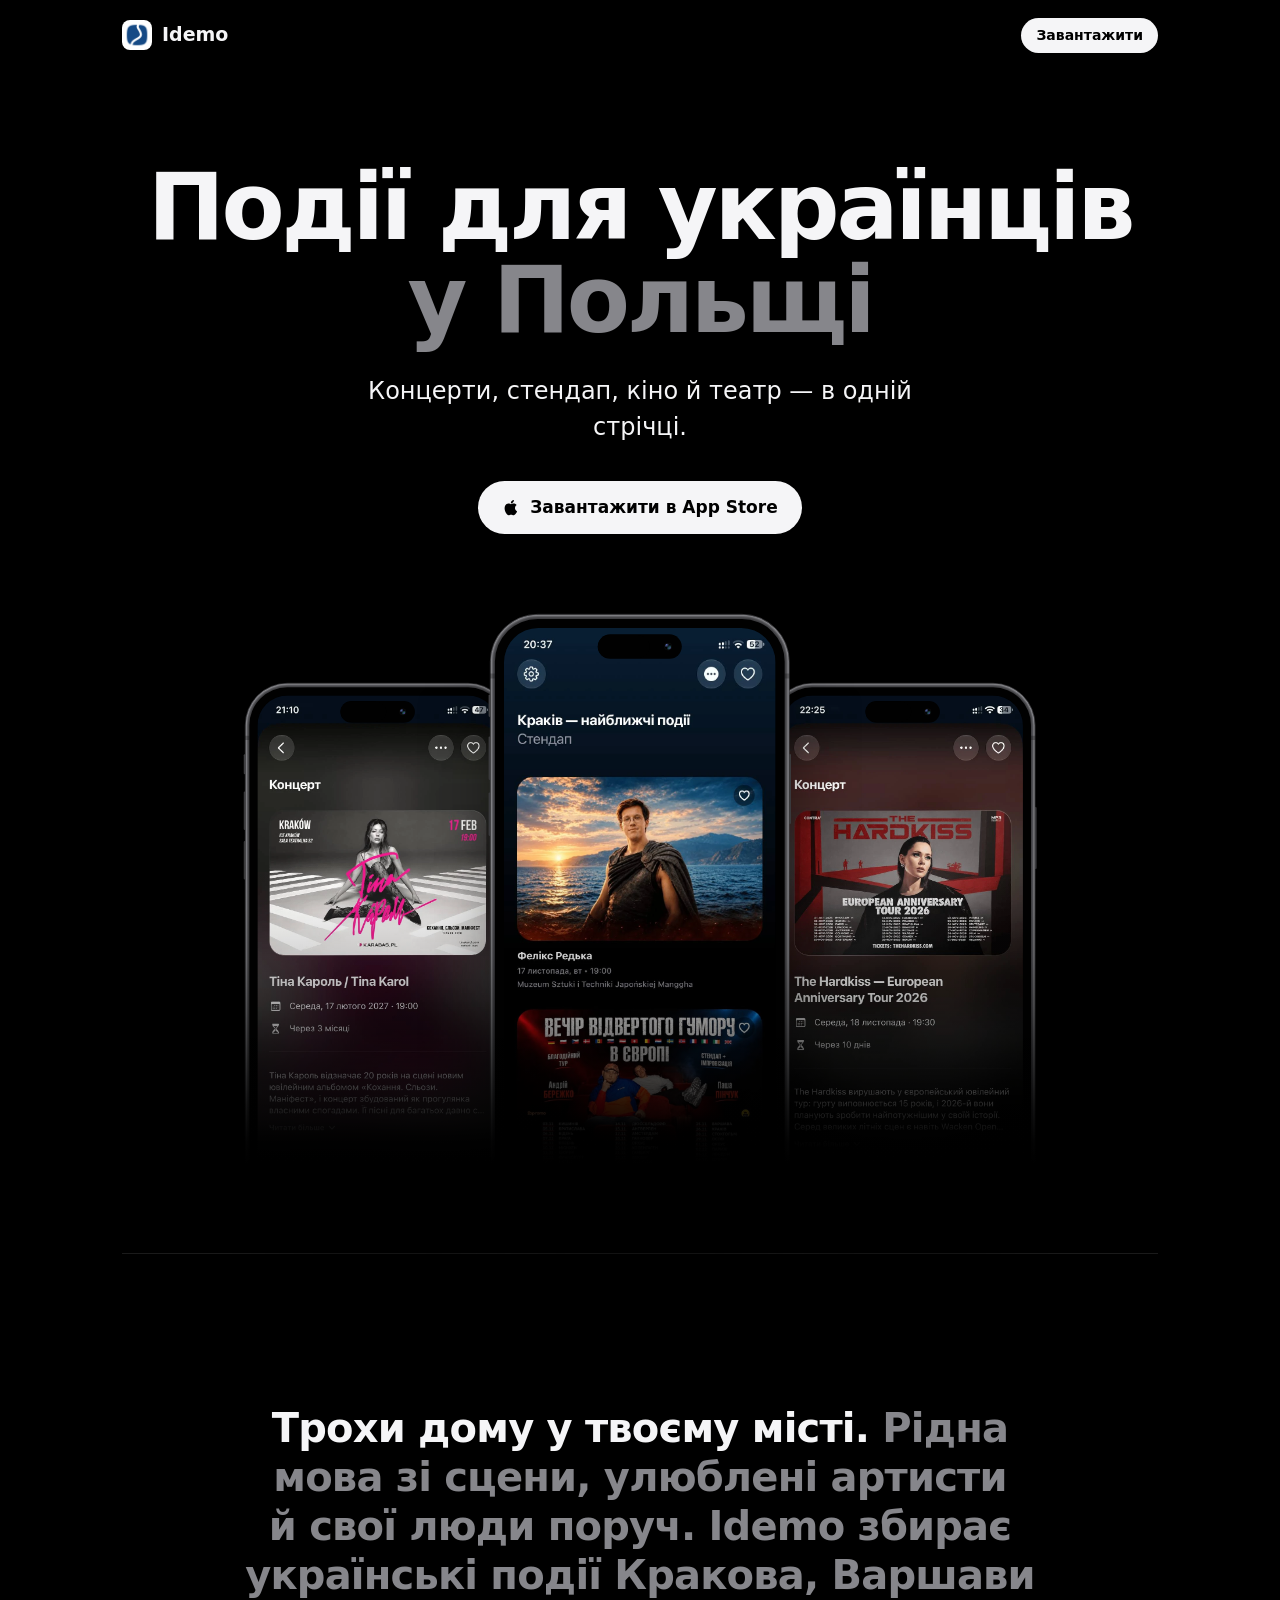
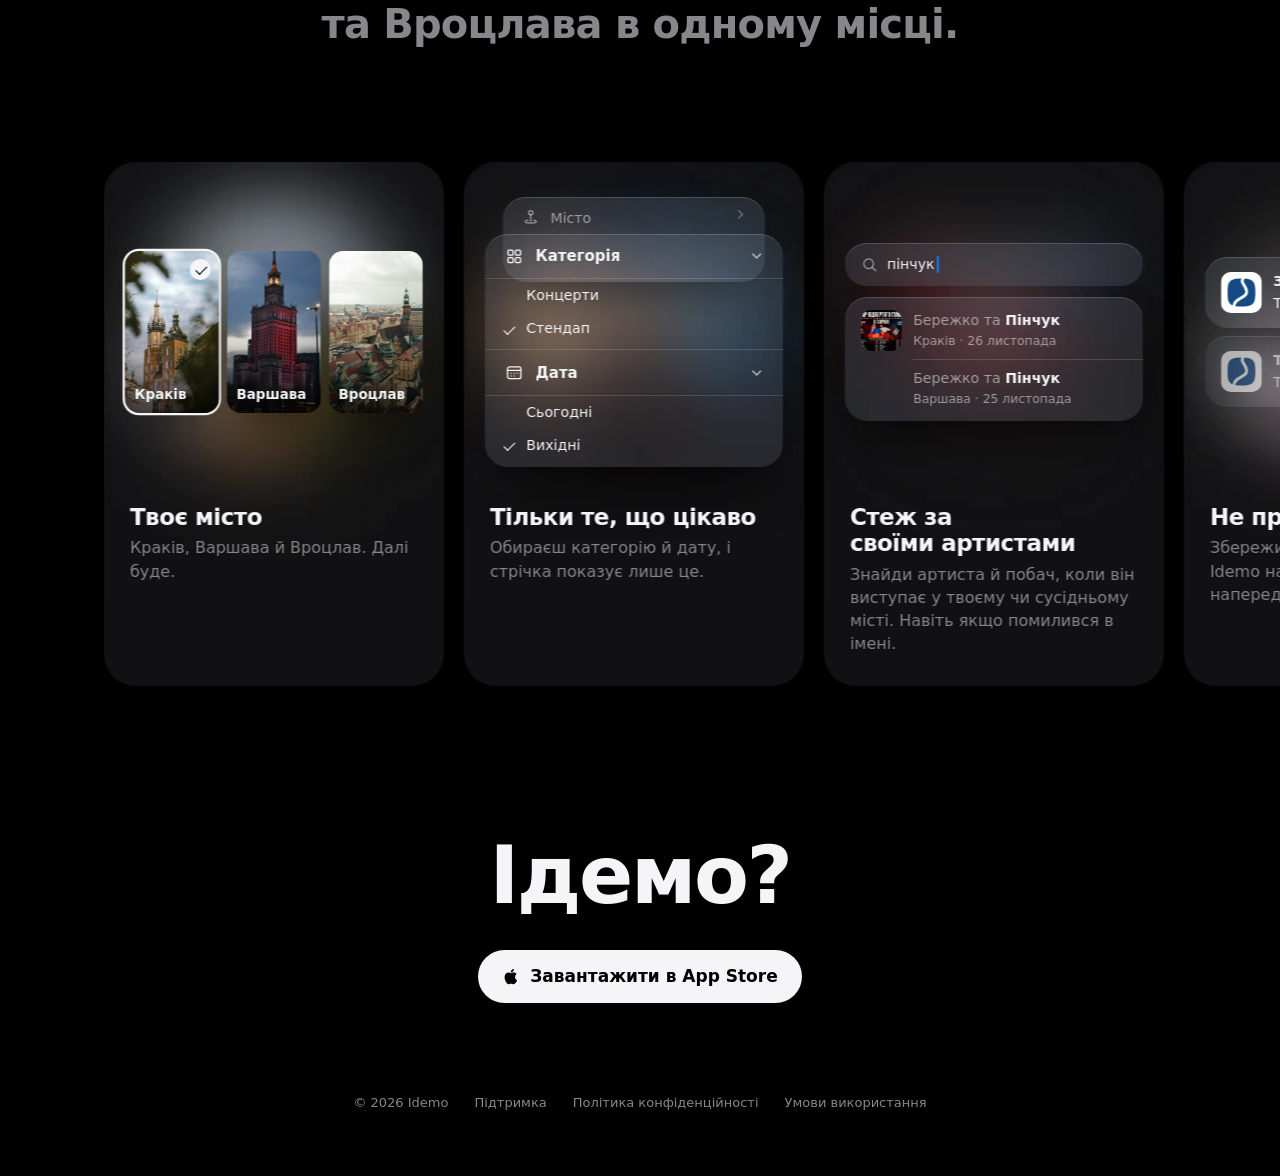
==== commit 9170f5c0: "Без «пружини» на краях ряду; світло — непрозорі картинки на кольорі картки, без межі Co-Authored-By:" ====
--- a/index.html
+++ b/index.html
@@ -124,8 +124,10 @@
      краями. Сам ряд повільно пливе до останньої картки, там плавно
      сповільнюється й пливе назад до першої, і так по колу. Пальцем і
      тачпадом його гортає сам браузер, з рідною інерцією. Скрипт лише
-     зсуває прокрутку, коли її ніхто не чіпає. Смуга прокрутки схована. */
-  .rail { overflow-x: auto; overflow-y: hidden; overscroll-behavior-x: contain; scrollbar-width: none; padding-block: 4px 40px; padding-left: max(22px, env(safe-area-inset-left, 0px), calc((100% - 1036px) / 2)); }
+     зсуває прокрутку, коли її ніхто не чіпає. Смуга прокрутки схована.
+     overscroll-behavior-x: none вимикає «пружину» iPhone: ряд упирається
+     в край, а не заїжджає за останню картку в порожнечу. */
+  .rail { overflow-x: auto; overflow-y: hidden; overscroll-behavior-x: none; scrollbar-width: none; padding-block: 4px 40px; padding-left: max(22px, env(safe-area-inset-left, 0px), calc((100% - 1036px) / 2)); }
   .rail::-webkit-scrollbar { display: none; }
   /* Відступ після останньої картки такий самий, як перед першою; його
      ставить скрипт (--end), бо відсотки тут рахуються від іншої ширини.
@@ -166,14 +168,16 @@
   }
   .scene { font-size: calc(100cqw / 24); width: 21em; position: relative; }
   /* Світло — готова картинка, розмита заздалегідь (img/glow-*.webp,
-     384×384, повністю прозорі краї). Вона в 1,6 раза більша за
-     ілюстрацію й виходить за неї на 30% з кожного боку, тож світло мʼяко
-     заходить під текст картки, без чіткої межі. Розмивати на льоту
-     filter: blur на iPhone надто повільно. */
+     384×384). Вона непрозора: світло вже накладене на колір картки
+     (--surface, #111113), і по краях картинка рівно цього кольору. Тож
+     межі не видно незалежно від того, як браузер обробляє прозорість.
+     Картинка в 1,6 раза більша за ілюстрацію й виходить за неї на 30% з
+     кожного боку, тому світло мʼяко заходить під текст. Розмивати на
+     льоту filter: blur на iPhone надто повільно. Якщо колір картки
+     зміниться — картинки треба перегенерувати. */
   .art::before {
     content: ""; position: absolute; inset: -30%; z-index: -1;
     background: var(--glow) center / 100% 100% no-repeat;
-    opacity: .7;
   }
   .glass {
     background: var(--glass-bg);
@@ -302,7 +306,7 @@
   <div class="track" id="track">
 
     <article class="card">
-      <div class="art" style="--glow: url(/img/glow-krakow.webp)" aria-hidden="true">
+      <div class="art" style="--glow: url(/img/glow-krakow.webp?v=3)" aria-hidden="true">
         <div class="scene cities">
           <div class="city on" style="background-image:url(/img/city-krakow.jpg)"><i class="check"></i><span>Краків</span></div>
           <div class="city" style="background-image:url(/img/city-warszawa.jpg)"><span>Варшава</span></div>
@@ -316,7 +320,7 @@
     </article>
 
     <article class="card">
-      <div class="art" style="--glow: url(/img/glow-felix.webp)" aria-hidden="true">
+      <div class="art" style="--glow: url(/img/glow-felix.webp?v=3)" aria-hidden="true">
         <div class="scene menu-wrap">
           <div class="menu-back glass">
             <svg class="ic" viewBox="0 0 24 24"><circle cx="12" cy="6.5" r="2.8"/><path d="M12 9.3V18"/><path d="M8 16.5c-2.2.4-3.5 1.1-3.5 1.9 0 1.2 3.4 2.1 7.5 2.1s7.5-.9 7.5-2.1c0-.8-1.3-1.5-3.5-1.9"/></svg>
@@ -348,7 +352,7 @@
     </article>
 
     <article class="card">
-      <div class="art" style="--glow: url(/img/glow-berezhko.webp)" aria-hidden="true">
+      <div class="art" style="--glow: url(/img/glow-berezhko.webp?v=3)" aria-hidden="true">
         <div class="scene">
           <div class="search glass">
             <svg class="ic" viewBox="0 0 24 24"><circle cx="10.5" cy="10.5" r="6.5"/><path d="M15.5 15.5L20 20"/></svg>
@@ -373,7 +377,7 @@
     </article>
 
     <article class="card">
-      <div class="art" style="--glow: url(/img/glow-tina.webp)" aria-hidden="true">
+      <div class="art" style="--glow: url(/img/glow-tina.webp?v=3)" aria-hidden="true">
         <div class="scene notes">
           <div class="note glass">
             <img src="/icon.png" alt="">
@@ -398,7 +402,7 @@
     </article>
 
     <article class="card">
-      <div class="art" style="--glow: url(/img/glow-tina.webp)" aria-hidden="true">
+      <div class="art" style="--glow: url(/img/glow-tina.webp?v=3)" aria-hidden="true">
         <div class="scene route glass">
           <svg viewBox="0 0 330 320" aria-hidden="true">
             <path d="M59 262 C112 262 120 214 152 192 S232 172 251 128" fill="none" stroke="rgba(10,132,255,.22)" stroke-width="16" stroke-linecap="round"/>
@@ -505,7 +509,7 @@
     // Будь-яка прокрутка, якої не робив скрипт, — це людина (палець,
     // інерція після нього, тачпад): беремо її позицію за свою.
     function hold() { quietUntil = performance.now() + 250; }
-    function takeOver() { hold(); written = rail.scrollLeft; whole = NaN; pos = written; setShift(0); }
+    function takeOver() { hold(); written = rail.scrollLeft; whole = NaN; pos = Math.min(max, Math.max(0, written)); setShift(0); }
     rail.addEventListener("scroll", function () {
       if (Math.abs(rail.scrollLeft - written) > 1) takeOver();
     }, { passive: true });
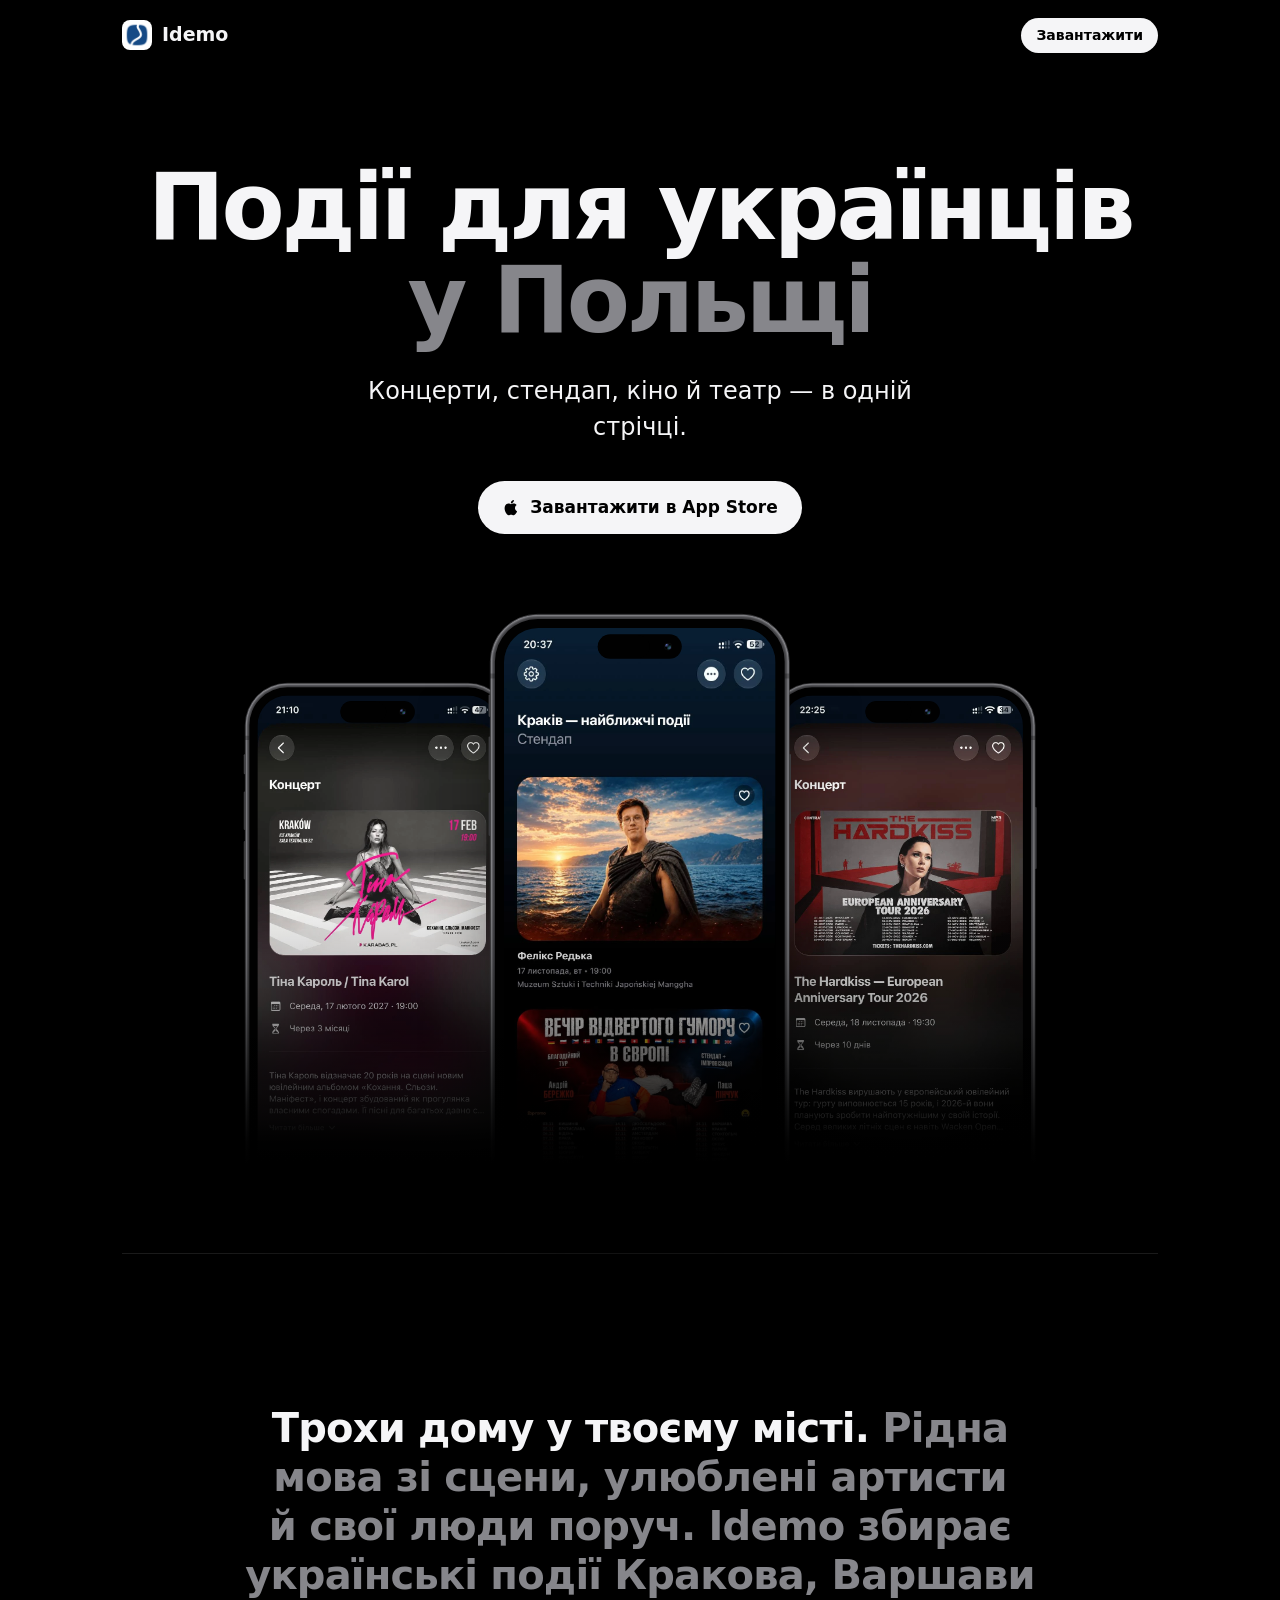
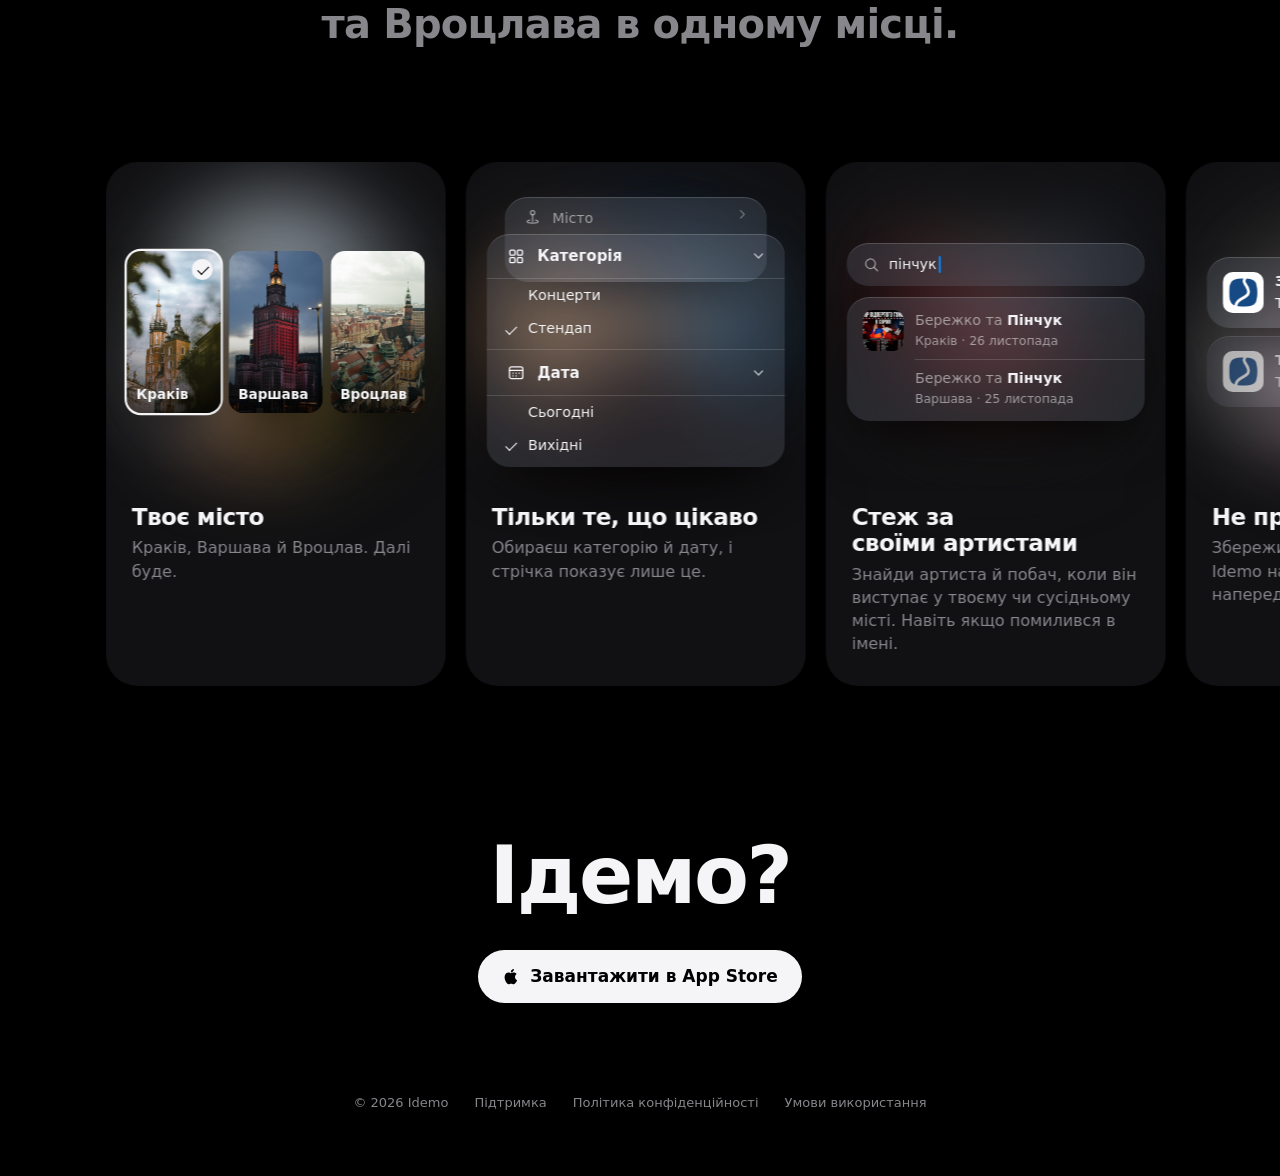
==== commit 4d35845d: "Світло за ілюстраціями знову розмиває браузер, як було; готові картинки прибрано Co-Authored-By: Cla" ====
--- a/index.html
+++ b/index.html
@@ -167,17 +167,16 @@
     display: grid; place-items: center;
   }
   .scene { font-size: calc(100cqw / 24); width: 21em; position: relative; }
-  /* Світло — готова картинка, розмита заздалегідь (img/glow-*.webp,
-     384×384). Вона непрозора: світло вже накладене на колір картки
-     (--surface, #111113), і по краях картинка рівно цього кольору. Тож
-     межі не видно незалежно від того, як браузер обробляє прозорість.
-     Картинка в 1,6 раза більша за ілюстрацію й виходить за неї на 30% з
-     кожного боку, тому світло мʼяко заходить під текст. Розмивати на
-     льоту filter: blur на iPhone надто повільно. Якщо колір картки
-     зміниться — картинки треба перегенерувати. */
+  /* Світло — сам постер, розмитий браузером. Ряд гортає сам iPhone як
+     звичайну прокрутку, тож розмиття малюється один раз, а не на
+     кожному кадрі. (Готові розмиті картинки пробували 09.11 — на iPhone
+     світло виходило з чіткою межею, тож повернулись до цього.) */
   .art::before {
-    content: ""; position: absolute; inset: -30%; z-index: -1;
-    background: var(--glow) center / 100% 100% no-repeat;
+    content: ""; position: absolute; inset: 12% 10%; z-index: -1;
+    border-radius: 50%;
+    background: var(--glow);
+    filter: blur(44px) saturate(1.5);
+    opacity: .7;
   }
   .glass {
     background: var(--glass-bg);
@@ -306,7 +305,7 @@
   <div class="track" id="track">
 
     <article class="card">
-      <div class="art" style="--glow: url(/img/glow-krakow.webp?v=3)" aria-hidden="true">
+      <div class="art" style="--glow: url(/img/city-krakow.jpg) center / cover" aria-hidden="true">
         <div class="scene cities">
           <div class="city on" style="background-image:url(/img/city-krakow.jpg)"><i class="check"></i><span>Краків</span></div>
           <div class="city" style="background-image:url(/img/city-warszawa.jpg)"><span>Варшава</span></div>
@@ -320,7 +319,7 @@
     </article>
 
     <article class="card">
-      <div class="art" style="--glow: url(/img/glow-felix.webp?v=3)" aria-hidden="true">
+      <div class="art" style="--glow: url(/img/feed-standup.webp) 50% 31.5% / 111% auto no-repeat" aria-hidden="true">
         <div class="scene menu-wrap">
           <div class="menu-back glass">
             <svg class="ic" viewBox="0 0 24 24"><circle cx="12" cy="6.5" r="2.8"/><path d="M12 9.3V18"/><path d="M8 16.5c-2.2.4-3.5 1.1-3.5 1.9 0 1.2 3.4 2.1 7.5 2.1s7.5-.9 7.5-2.1c0-.8-1.3-1.5-3.5-1.9"/></svg>
@@ -352,7 +351,7 @@
     </article>
 
     <article class="card">
-      <div class="art" style="--glow: url(/img/glow-berezhko.webp?v=3)" aria-hidden="true">
+      <div class="art" style="--glow: url(/img/feed-standup.webp) 50% 98.3% / 111% auto no-repeat" aria-hidden="true">
         <div class="scene">
           <div class="search glass">
             <svg class="ic" viewBox="0 0 24 24"><circle cx="10.5" cy="10.5" r="6.5"/><path d="M15.5 15.5L20 20"/></svg>
@@ -377,7 +376,7 @@
     </article>
 
     <article class="card">
-      <div class="art" style="--glow: url(/img/glow-tina.webp?v=3)" aria-hidden="true">
+      <div class="art" style="--glow: url(/img/event.webp) 50% 26% / 111% auto no-repeat" aria-hidden="true">
         <div class="scene notes">
           <div class="note glass">
             <img src="/icon.png" alt="">
@@ -402,7 +401,7 @@
     </article>
 
     <article class="card">
-      <div class="art" style="--glow: url(/img/glow-tina.webp?v=3)" aria-hidden="true">
+      <div class="art" style="--glow: url(/img/event.webp) 50% 26% / 111% auto no-repeat" aria-hidden="true">
         <div class="scene route glass">
           <svg viewBox="0 0 330 320" aria-hidden="true">
             <path d="M59 262 C112 262 120 214 152 192 S232 172 251 128" fill="none" stroke="rgba(10,132,255,.22)" stroke-width="16" stroke-linecap="round"/>
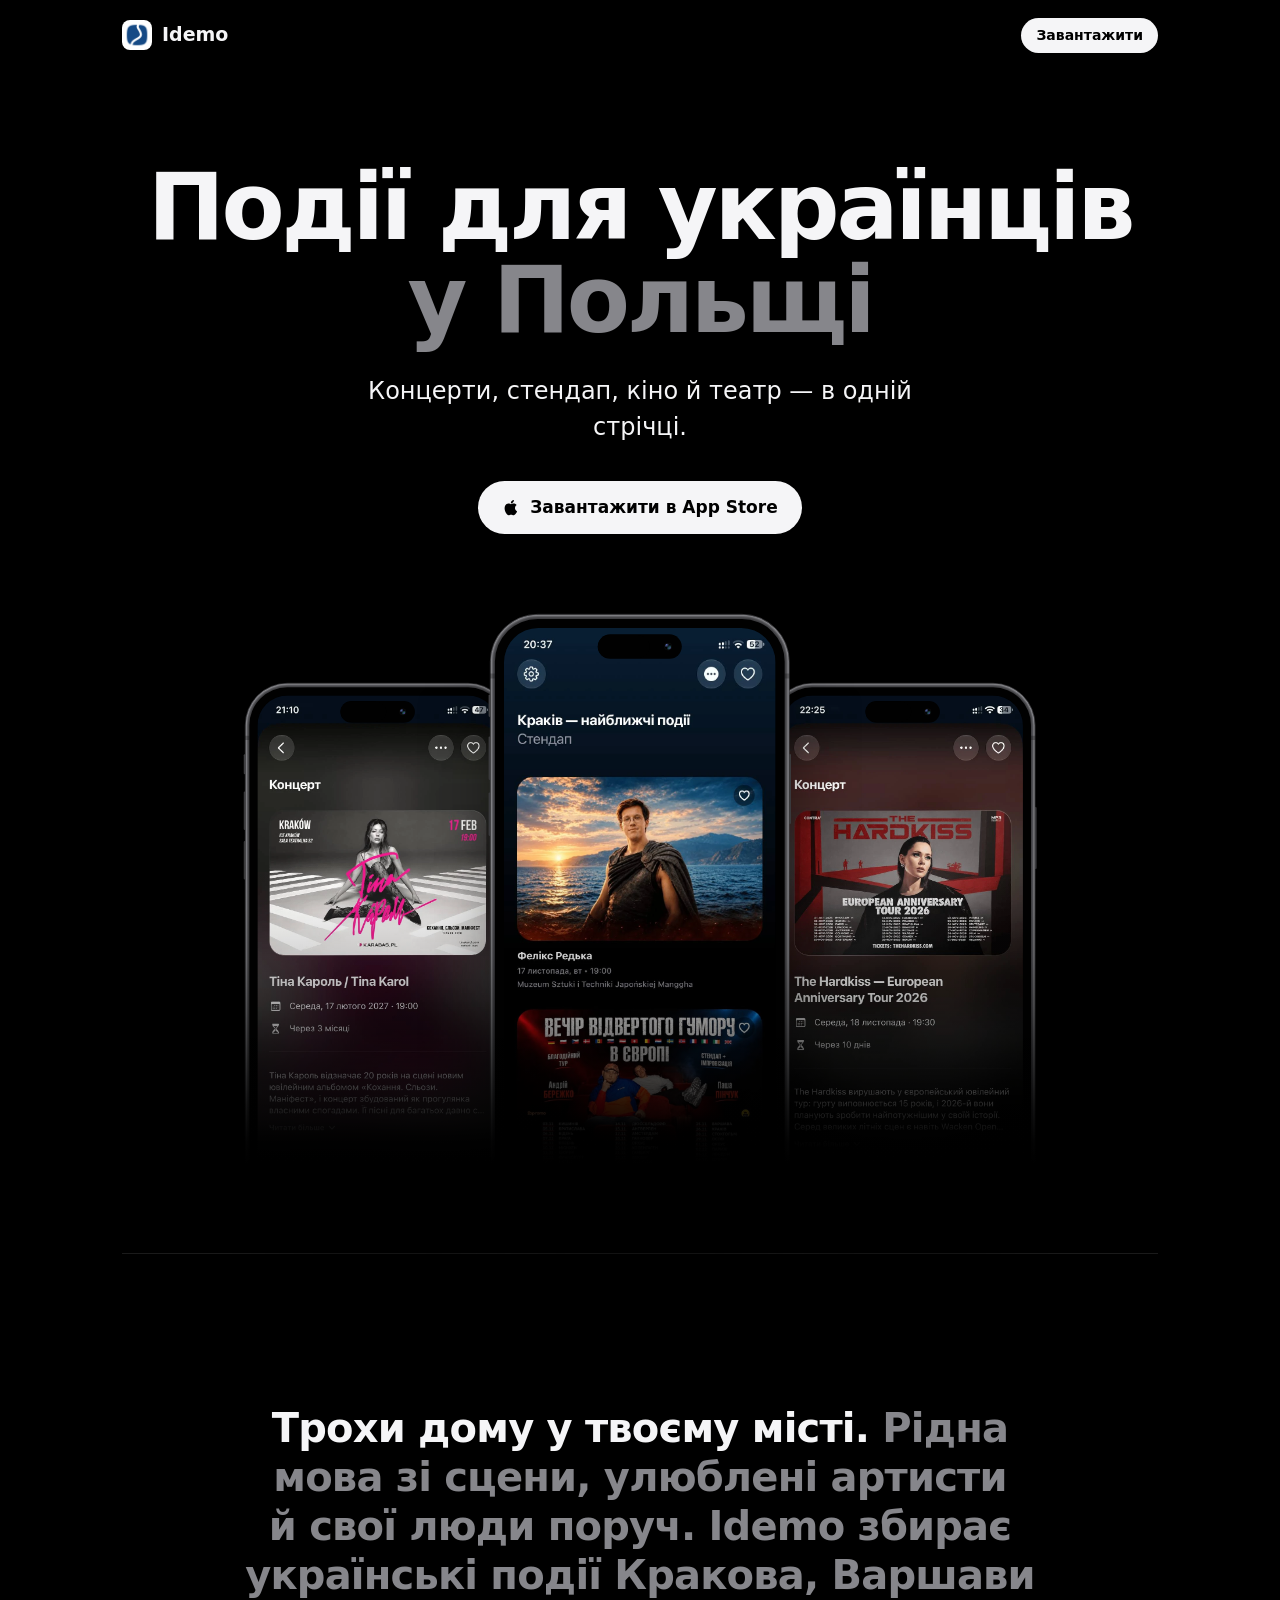
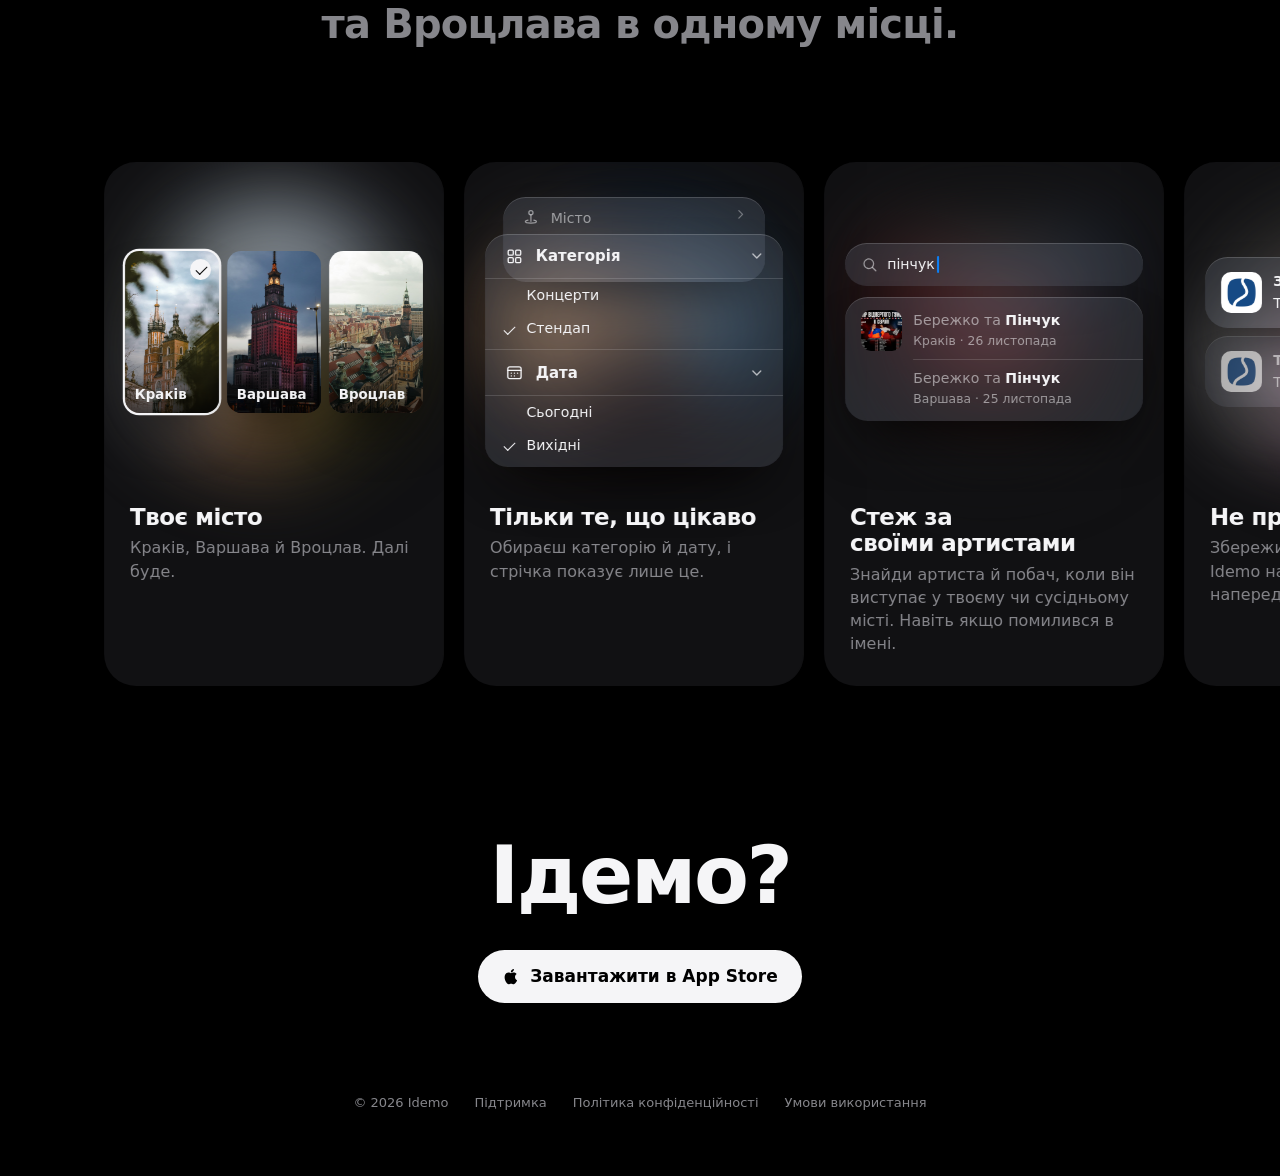
==== commit b00d645e: "Картки з явною шириною: Safari більше не подовжує ряд порожнечею після останньої Co-Authored-By: Cla" ====
--- a/index.html
+++ b/index.html
@@ -135,7 +135,11 @@
   .track { display: flex; gap: 20px; width: max-content; padding-right: var(--end, 22px); cursor: grab; user-select: none; -webkit-user-select: none; will-change: transform; }
   .track.dragging { cursor: grabbing; }
   .track img { -webkit-user-drag: none; }
-  .card { flex: 0 0 min(340px, 76vw); background: var(--surface); border-radius: 32px; overflow: hidden; display: flex; flex-direction: column; }
+  /* Ширина картки задана саме як width, а не лише як flex-basis: Safari
+     рахує довжину стрічки (width: max-content) за вмістом карток, тобто за
+     текстом в один рядок, і без явної ширини стрічка виходила довшою за
+     самі картки — після останньої лишалась порожнеча. */
+  .card { flex: none; width: min(340px, 76vw); background: var(--surface); border-radius: 32px; overflow: hidden; display: flex; flex-direction: column; }
   /* position: relative — щоб текст лежав над світлом ілюстрації, яке
      заходить під нього. */
   .card-text { position: relative; padding: 2px 26px 30px; }
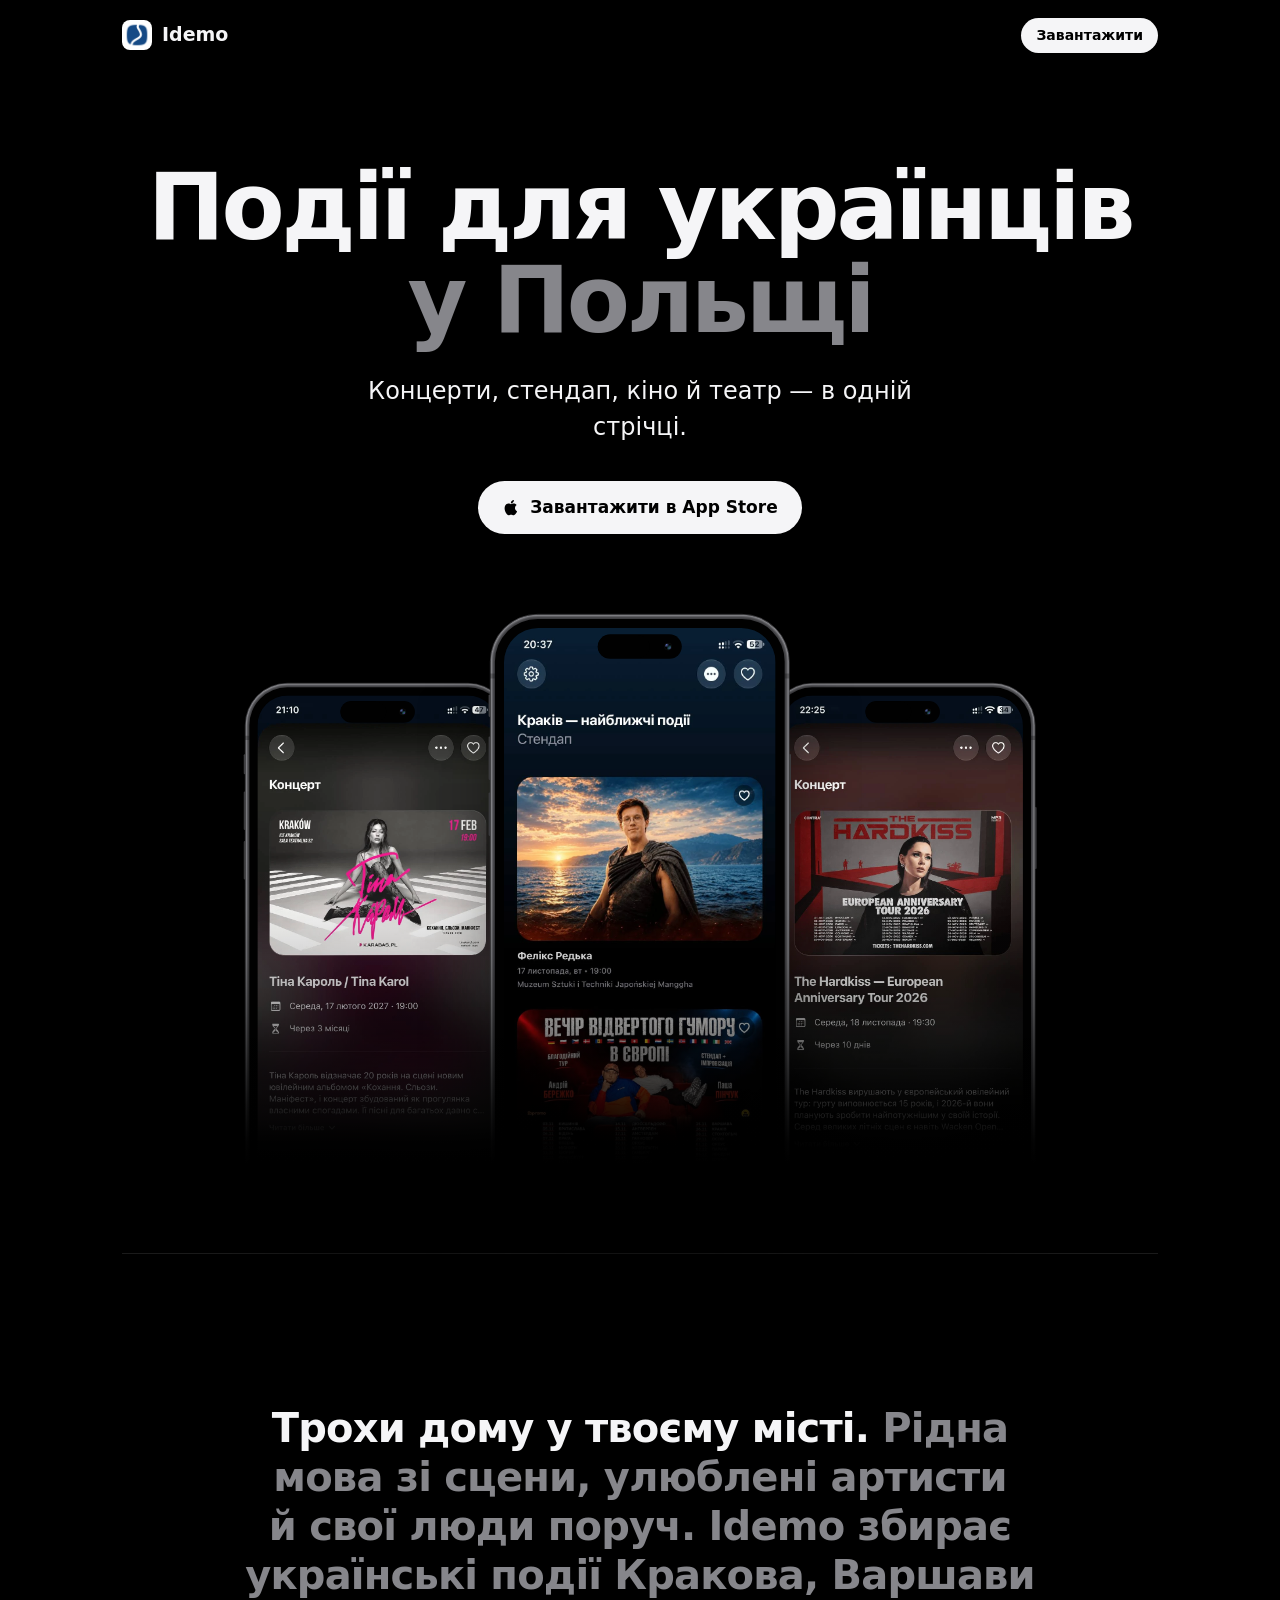
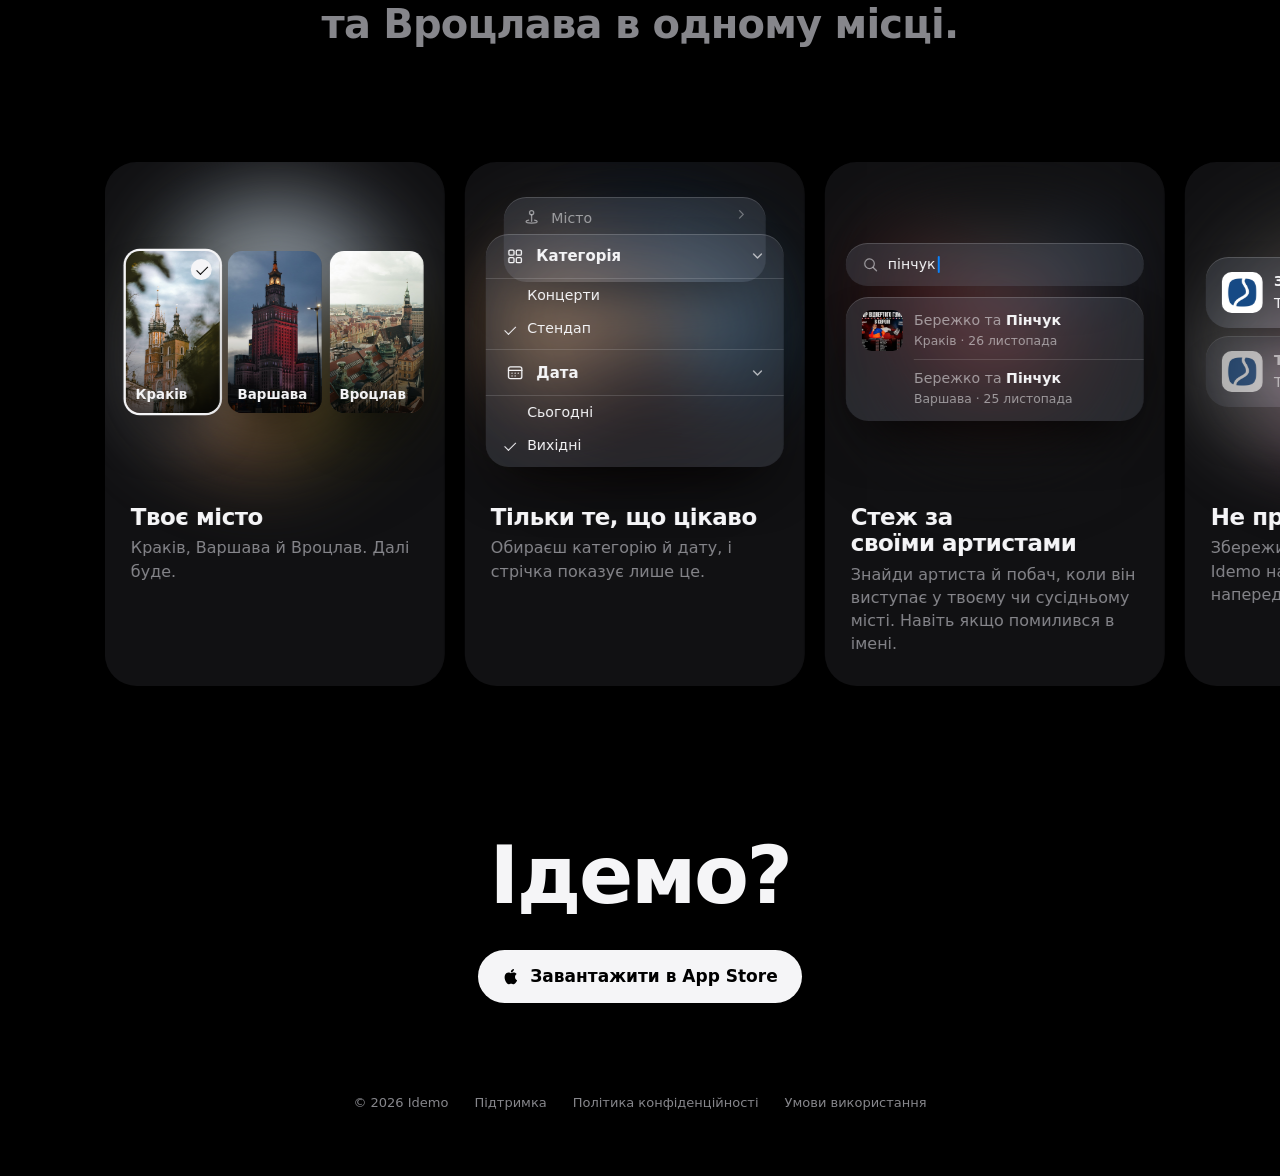
==== commit 6d2393ef: "Іконка вкладки без білого тла: прозорий фон, лише сквіркель Co-Authored-By: Claude Opus 5.5 <noreply" ====
--- a/index.html
+++ b/index.html
@@ -12,7 +12,8 @@
 <meta property="og:image" content="https://idemoapp.com/icon.png">
 <meta name="apple-itunes-app" content="app-id=6831377926">
 <meta name="theme-color" content="#000000">
-<link rel="icon" href="/favicon.png">
+<link rel="icon" href="/favicon.svg" type="image/svg+xml">
+<link rel="icon" href="/favicon.png" type="image/png">
 <style>
   /* Чорна сцена, білий текст, другий рядок заголовків сірий. Кольору
      немає, крім самих скріншотів. Шрифт системний: на iPhone це SF. */
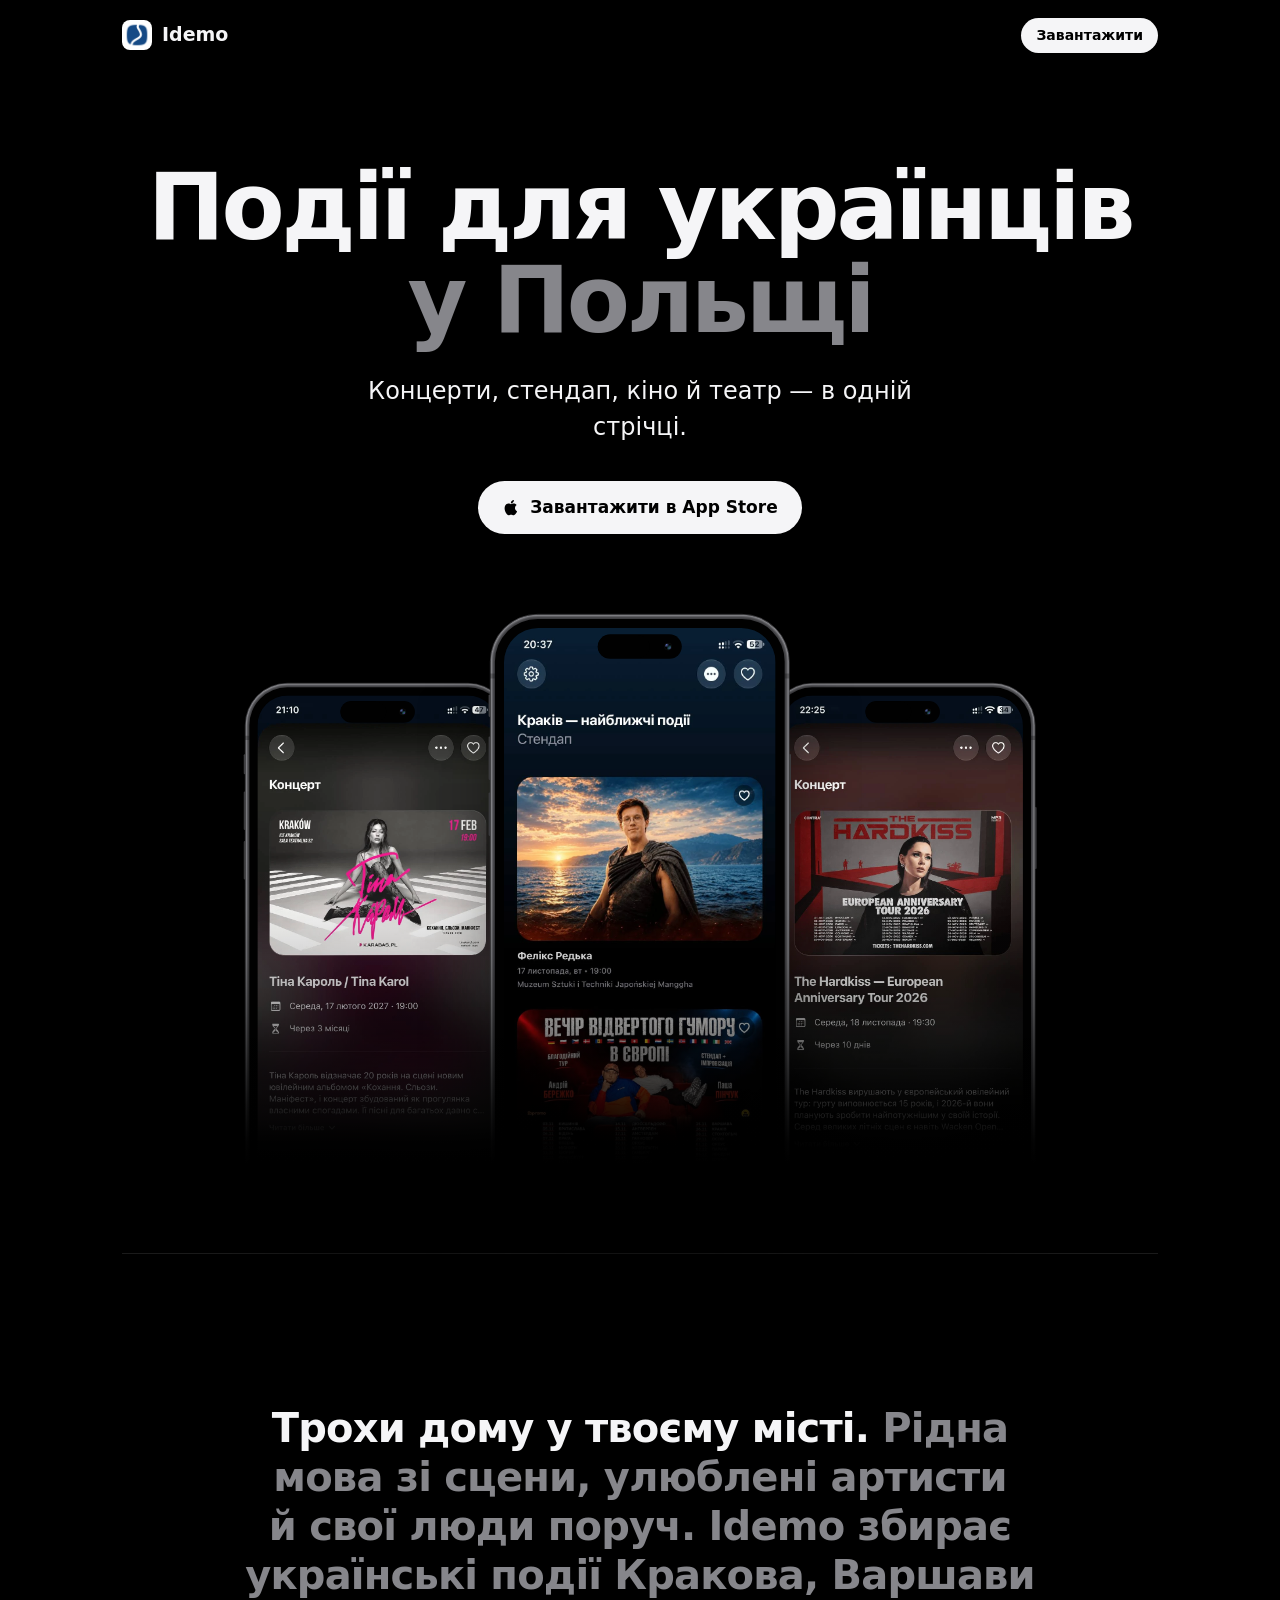
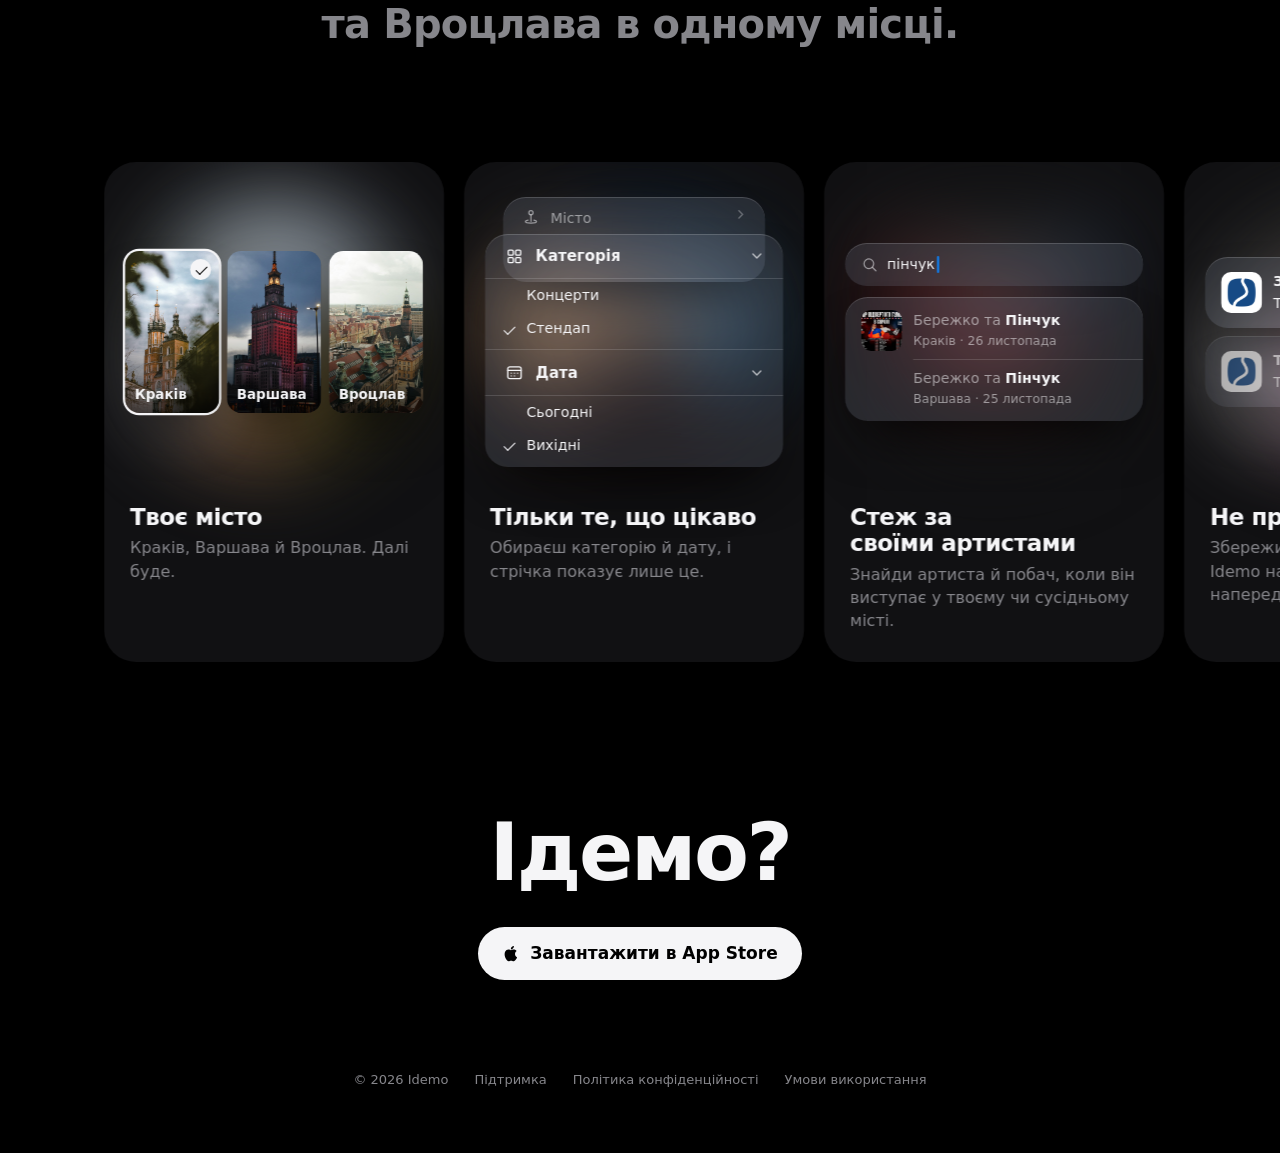
==== commit 74e94d19: "Головна сайту: коротший опис пошуку й новий опис карти Без «Навіть якщо помилився в імені»; карта — " ====
--- a/index.html
+++ b/index.html
@@ -376,7 +376,7 @@
       </div>
       <div class="card-text">
         <h3>Стеж за своїми артистами</h3>
-        <p>Знайди артиста й побач, коли він виступає у твоєму чи сусідньому місті. Навіть якщо помилився в імені.</p>
+        <p>Знайди артиста й побач, коли він виступає у твоєму чи сусідньому місті.</p>
       </div>
     </article>
 
@@ -419,7 +419,7 @@
       </div>
       <div class="card-text">
         <h3>Що поруч</h3>
-        <p>Усі події міста на карті. Тиснеш на місце, і Карти ведуть тебе туди.</p>
+        <p>Усі події міста на карті — одразу видно, що відбувається поруч із тобою.</p>
       </div>
     </article>
 
